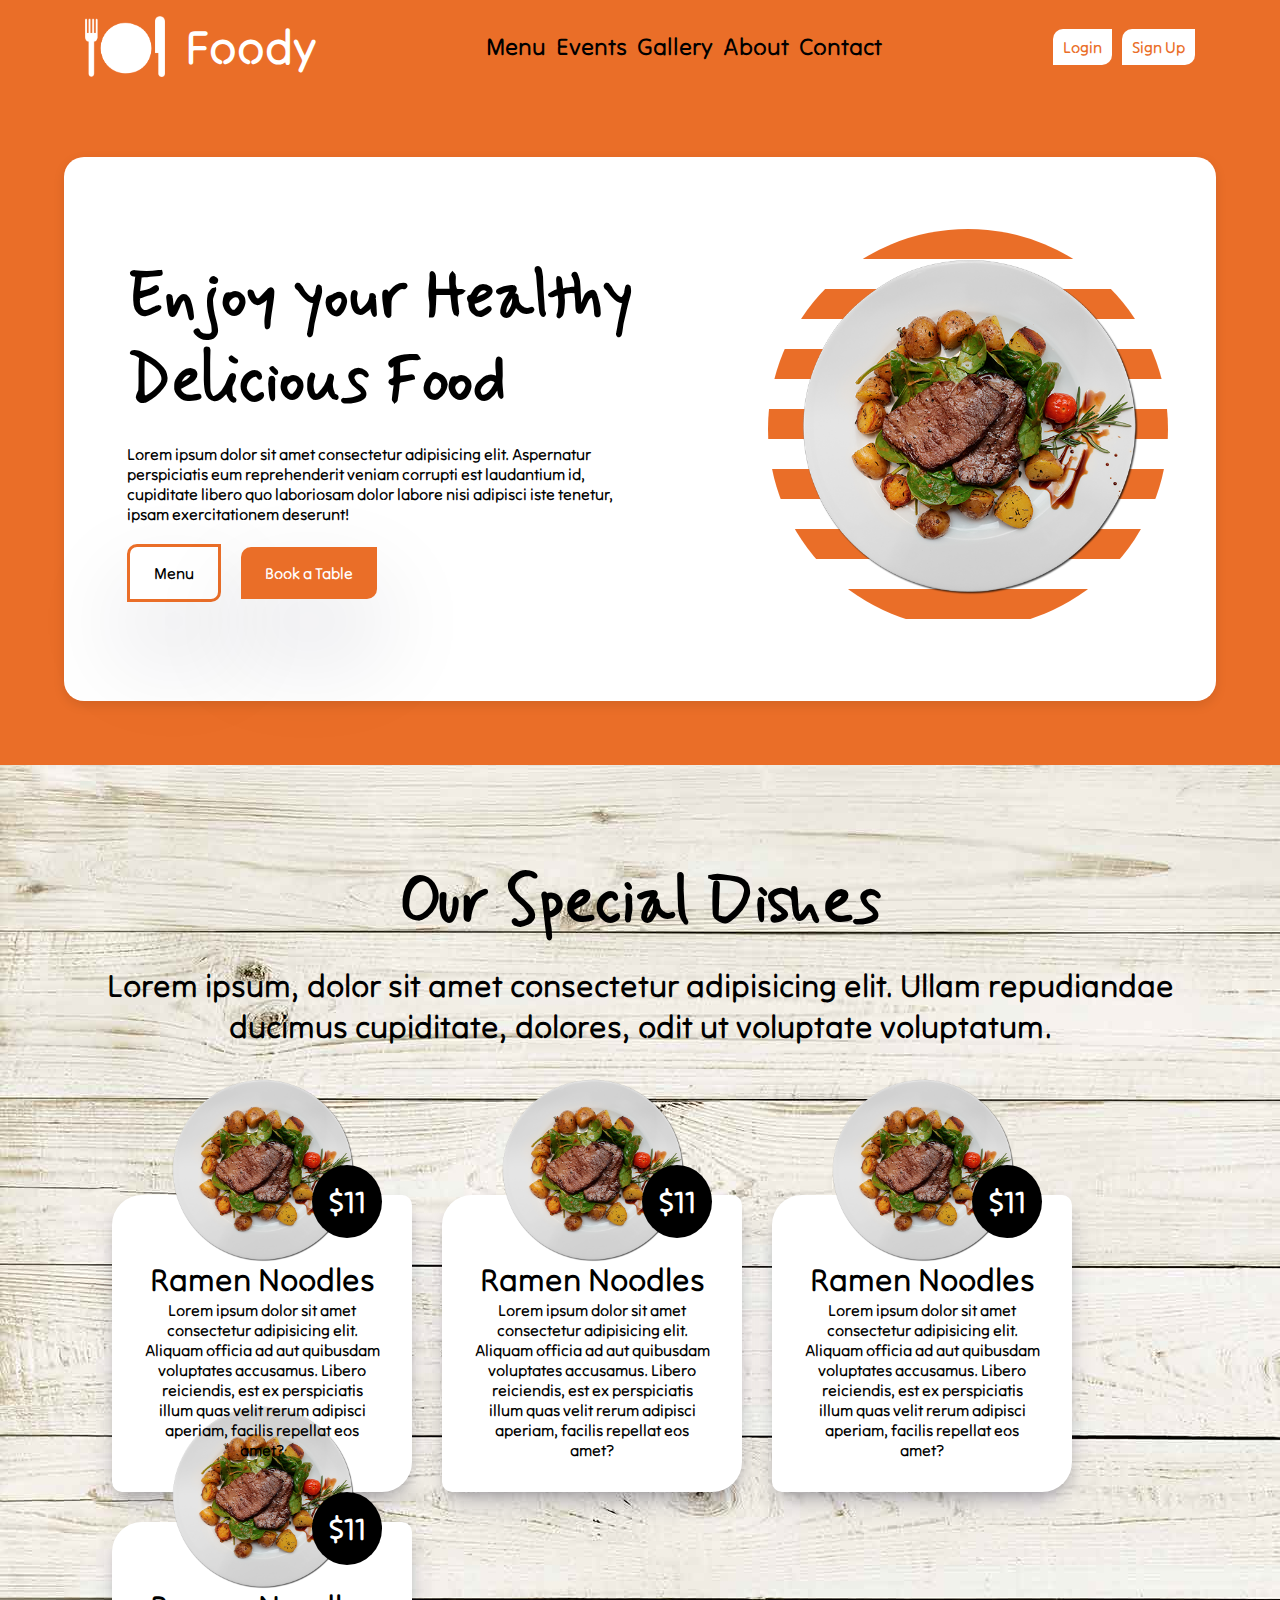
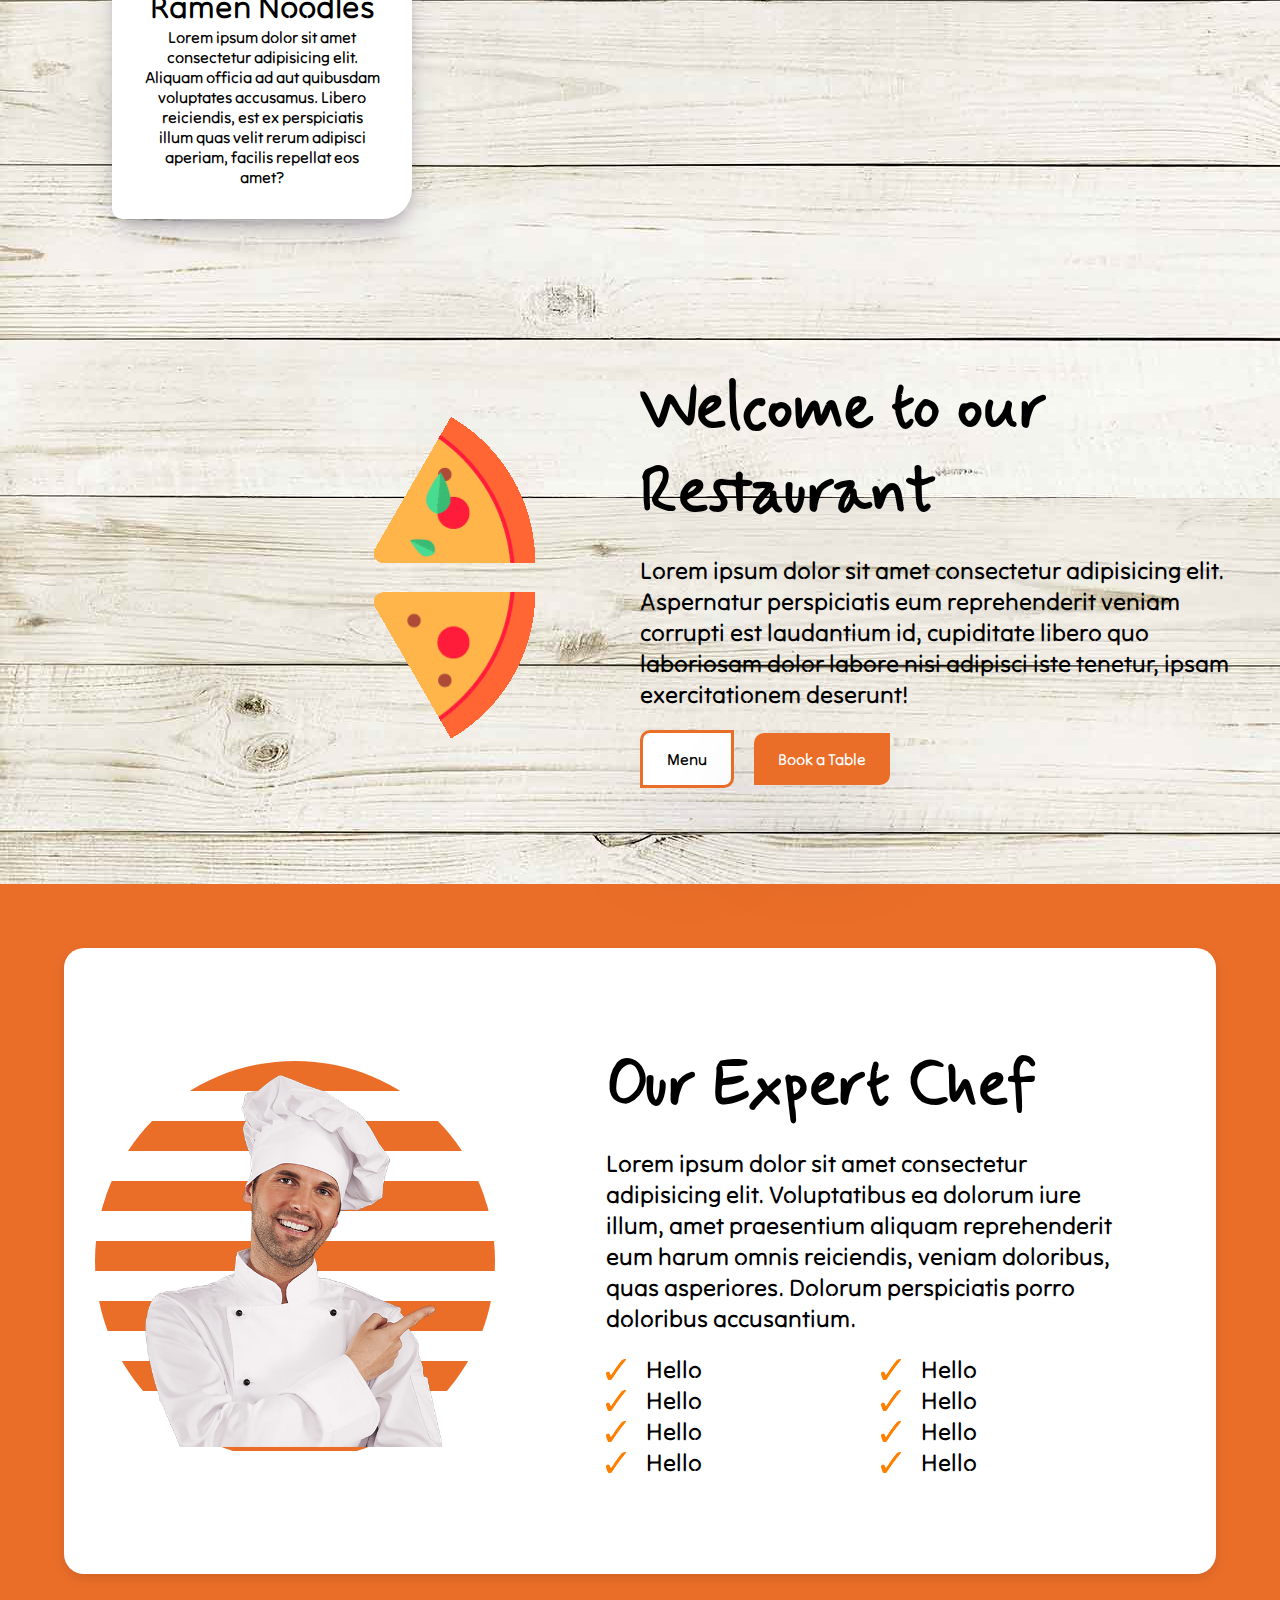
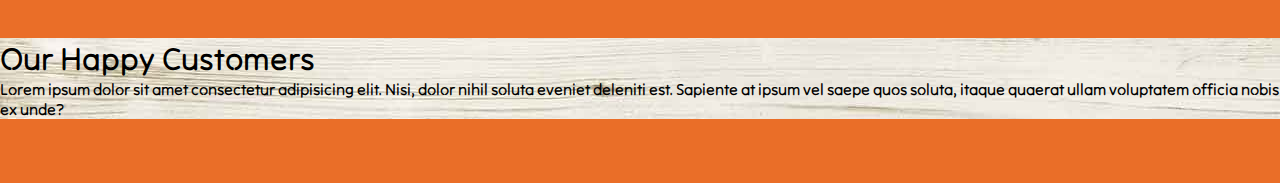
==== Home.html @ 35ca5976 "fix" ====
<!DOCTYPE html>
<html lang="en">
  <head>
    <meta charset="UTF-8" />
    <meta http-equiv="X-UA-Compatible" content="IE=edge" />
    <meta name="viewport" content="width=device-width, initial-scale=1.0" />
    <link rel="stylesheet" type="text/css" href="css/Home.css" />
    <link rel="preconnect" href="https://fonts.googleapis.com">
<link rel="preconnect" href="https://fonts.gstatic.com" crossorigin>
<link href="https://fonts.googleapis.com/css2?family=Mynerve&family=Tilt+Neon&display=swap" rel="stylesheet">
    <title>Foody</title>
  </head>
  <body>
    <nav>
      <div id="navbar_logo_wrapper">
        <div id="navbar_logo">
          <img
            src="./images/PikPng.com_food-icon-png_369777.png"
            alt="Foody Logo"
          />
        </div>
        <span>
          <h1>Foody</h1>
        </span>
      </div>
      <div id="navbar_content_wrapper">
        <ul>
          <li>Menu</li>
          <li>Events</li>
          <li>Gallery</li>
          <li>About</li>
          <li>Contact</li>
        </ul>
      </div>
      <div id="navbar_login_wrapper">
        <button>Login</button>
        <button>Sign Up</button>
      </div>
    </nav>
    <section class="first_common_section">
      <div class="first_section_wrapper">
        <div class="first_div_left">
            <h1>Enjoy your Healthy Delicious Food</h1>
            <p>Lorem ipsum dolor sit amet consectetur adipisicing elit. Aspernatur perspiciatis eum reprehenderit veniam corrupti est laudantium id, cupiditate libero quo laboriosam dolor labore nisi adipisci iste tenetur, ipsam exercitationem deserunt!</p>
            <div class="first_div_button_wrapper">
                <button>
                    Menu
                </button>
                <button>
                    Book a Table
                </button>
            </div>
        </div>
        <div class="first_div_right">
            <div class="circular_div">

            </div>
          <!-- <div id="first_div_gif_wrapper">
            <img src="./images/FirstImage.gif" alt="First Food Image" />
          </div> -->
          <span class="first_div_image_wrapper">
            <img src="./images/SecondImage.png" alt="">
          </span>
        </div>
      </div>
    </section>
    <section class="second_common_section">
        <div class="second_section_wrapper">
            <h1>Our Special Dishes</h1>
            <p>Lorem ipsum, dolor sit amet consectetur adipisicing elit. Ullam repudiandae ducimus cupiditate, dolores, odit ut voluptate voluptatum.</p>
            <div class="second_div_card_wrapper">
                <div class="dish_card">
                    <span class="dish_card_image_wrapper">
                        <img src="./images/SecondImage.png" alt="">
                    </span>
                    <span class="dish_card_price_wrapper">
                        <p>$11</p>
                    </span>
                    <div class="dish_card_details">
                        <h2>
                            Ramen Noodles
                        </h2>
                        <p>Lorem ipsum dolor sit amet consectetur adipisicing elit. Aliquam officia ad aut quibusdam voluptates accusamus. Libero reiciendis, est ex perspiciatis illum quas velit rerum adipisci aperiam, facilis repellat eos amet?</p>
                    </div>
                </div>
                <div class="dish_card">
                    <span class="dish_card_image_wrapper">
                        <img src="./images/SecondImage.png" alt="">
                    </span>
                    <span class="dish_card_price_wrapper">
                        <p>$11</p>
                    </span>
                    <div class="dish_card_details">
                        <h2>
                            Ramen Noodles
                        </h2>
                        <p>Lorem ipsum dolor sit amet consectetur adipisicing elit. Aliquam officia ad aut quibusdam voluptates accusamus. Libero reiciendis, est ex perspiciatis illum quas velit rerum adipisci aperiam, facilis repellat eos amet?</p>
                    </div>
                </div>
                <div class="dish_card">
                    <span class="dish_card_image_wrapper">
                        <img src="./images/SecondImage.png" alt="">
                    </span>
                    <span class="dish_card_price_wrapper">
                        <p>$11</p>
                    </span>
                    <div class="dish_card_details">
                        <h2>
                            Ramen Noodles
                        </h2>
                        <p>Lorem ipsum dolor sit amet consectetur adipisicing elit. Aliquam officia ad aut quibusdam voluptates accusamus. Libero reiciendis, est ex perspiciatis illum quas velit rerum adipisci aperiam, facilis repellat eos amet?</p>
                    </div>
                </div>
                <div class="dish_card">
                    <span class="dish_card_image_wrapper">
                        <img src="./images/SecondImage.png" alt="">
                    </span>
                    <span class="dish_card_price_wrapper">
                        <p>$11</p>
                    </span>
                    <div class="dish_card_details">
                        <h2>
                            Ramen Noodles
                        </h2>
                        <p>Lorem ipsum dolor sit amet consectetur adipisicing elit. Aliquam officia ad aut quibusdam voluptates accusamus. Libero reiciendis, est ex perspiciatis illum quas velit rerum adipisci aperiam, facilis repellat eos amet?</p>
                    </div>
                </div>
            </div>
            <div class="second_div_content_wrapper">
                <div class="second_div_content_left">
                    <span>
                        <img src="./images/FourthImage.gif" alt="Pizza Gif">
                    </span>
                </div>
                <div class="second_div_content_right">
                    <h1>Welcome to our Restaurant</h1>
                    <p>Lorem ipsum dolor sit amet consectetur adipisicing elit. Aspernatur perspiciatis eum reprehenderit veniam corrupti est laudantium id, cupiditate libero quo laboriosam dolor labore nisi adipisci iste tenetur, ipsam exercitationem deserunt!</p>
                    <div class="first_div_button_wrapper">
                        <button>
                            Menu
                        </button>
                        <button>
                            Book a Table
                        </button>
                </div>
            </div>
        </div>

    </section>
    <section class="first_common_section">
        <div class="third_section_wrapper">
            <div class="third_div_left">
                <div class="circular_div"></div>
                <span class="third_div_image_wrapper">
                    <img src="./images/FivthImage.png" alt="Chef Image">
                </span>
            </div>
            <div class="third_div_right">
                <h1>Our Expert Chef</h1>
                <p>Lorem ipsum dolor sit amet consectetur adipisicing elit. Voluptatibus ea dolorum iure illum, amet praesentium aliquam reprehenderit eum harum omnis reiciendis, veniam doloribus, quas asperiores. Dolorum perspiciatis porro doloribus accusantium.</p>
                <div class="third_div_list">
                    <ul>
                        <li><span class="list_item_image">
                            <img src="./images/SixthImage.png" alt="Tick Image">
                        </span>Hello</li>
                        <li><span class="list_item_image">
                            <img src="./images/SixthImage.png" alt="Tick Image">
                        </span>Hello</li>
                        <li><span class="list_item_image">
                            <img src="./images/SixthImage.png" alt="Tick Image">
                        </span>Hello</li>
                        <li><span class="list_item_image">
                            <img src="./images/SixthImage.png" alt="Tick Image">
                        </span>Hello</li>
                    </ul>
                    <ul>
                        <li><span class="list_item_image">
                            <img src="./images/SixthImage.png" alt="Tick Image">
                        </span>Hello</li>
                        <li><span class="list_item_image">
                            <img src="./images/SixthImage.png" alt="Tick Image">
                        </span>Hello</li>
                        <li><span class="list_item_image">
                            <img src="./images/SixthImage.png" alt="Tick Image">
                        </span>Hello</li>
                        <li><span class="list_item_image">
                            <img src="./images/SixthImage.png" alt="Tick Image">
                        </span>Hello</li>
                    </ul>
                </div>
            </div>
        </div>
    </section>
    <section class="second_common_section">
        <div class="fourth_section_wrapper">
            <h1>Our Happy Customers</h1>
            <p>Lorem ipsum dolor sit amet consectetur adipisicing elit. Nisi, dolor nihil soluta eveniet deleniti est. Sapiente at ipsum vel saepe quos soluta, itaque quaerat ullam voluptatem officia nobis ex unde?</p>
            
            
        </div>
    </section>
  </body>
</html>
---- css/Home.css ----
* {
    margin: 0;
    padding: 0;
    box-sizing: border-box;
    font-family: "Tilt Neon", cursive;
  }

  html {
    scroll-behavior: smooth;
    font-size: 16px;
  }

  body {
    background: #ea6e28;
  }

  body::-webkit-scrollbar {
    width: 0.5em;
   
  }
   
  body::-webkit-scrollbar-track {
    box-shadow: inset 0 0 6px rgba(0, 0, 0, 0.188);

  }
   
  body::-webkit-scrollbar-thumb {
    background-color: rgba(169, 169, 169, 0.512);
    border-radius: 8px;
  }

  h1,
  h2,
  h3,
  h4,
  h5,
  h6,
  p {
    margin: 0;
    padding: 0;
  }

  img {
    display: flex;
    align-items: center;
    justify-content: center;
    width: 100%;
    min-width: 100%;
    min-height: 100%;
    object-fit: contain;
  }

  button{
    display: flex;
    align-items: center;
    justify-content: center;
    outline: none;
    border: none;
    overflow: hidden;
    border-radius: 10px 0px 10px 0px;
    cursor: pointer;
    transition: all 0.65s;
  }

  .first_common_section {
    display: flex;
    align-items: center;
    justify-content: center;
    width: 100%;
    padding: 0rem 4rem;
    margin: 4rem 0rem;
  }

  .second_common_section{
    display: flex;
    align-items: center;
    justify-content: center;
    width: 100%;
    background: url("/images/ThirdImage.jpg");
    margin: 4rem 0rem;
  }

  /* Navbar Styling Starts */

  nav {
    display: flex;
    align-items: center;
    justify-content: space-around;
    width: 100%;
    padding: 1rem 0rem;
  }

  #navbar_logo_wrapper {
    display: flex;
    align-items: center;
    justify-content: center;
    gap: 20px;
  }

  #navbar_logo_wrapper h1 {
    font-size: 3rem;
    font-weight: 600;
    color: #ffffff;
  }

  #navbar_logo {
    display: flex;
    align-items: center;
    justify-content: center;
    width: 80px;
    height: 60px;
  }

  #navbar_content_wrapper {
    display: flex;
    align-items: center;
    justify-content: center;
  }

  #navbar_content_wrapper ul {
    display: flex;
    align-items: center;
    justify-content: center;
    gap: 10px;
  }

  #navbar_content_wrapper ul li {
    list-style: none;
    font-size: 1.5rem;
    font-weight: 400;
    color: #000000;
    cursor: pointer;
  }

  #navbar_login_wrapper {
    display: flex;
    align-items: center;
    justify-content: center;
    gap: 10px;
  }

  #navbar_login_wrapper button {
    padding: 8px 10px;
    color: #ea6e28;
    background: #ffffff;
    font-size: 1rem;
    font-weight: 700;
  }

  #navbar_login_wrapper button:hover {
    border-radius: 0px 10px 0px 10px;
    color: #000000;
  }

  /* Navbar Styling Ends */

  .first_section_wrapper {
    display: flex;
    align-items: center;
    justify-content: space-around;
    width: 100%;
    background: #ffffff;
    padding: 6rem 0rem;
    border-radius: 20px;
    box-shadow: rgba(0, 0, 0, 0.1) 0px 4px 12px;
  }

  .first_div_left {
    display: flex;
    flex-direction: column;
    align-items: flex-start;
    justify-content: center;
    color: black;
    width: 100%;
    max-width: 530px;
    gap: 20px;
  }

  .first_div_left h1{
    font-family: 'Mynerve', cursive;
    font-size: 4rem;
  }

  .first_div_button_wrapper{
    display: flex;
    align-items: center;
    justify-content: flex-start;
    gap: 20px;
  }

  .first_div_button_wrapper button{
    padding: 16px 24px;
    font-size: 1rem;
    font-weight: 700;
    box-shadow: rgba(17, 12, 46, 0.15) 0px 48px 100px 0px;
  }

  .first_div_button_wrapper button:first-child{
    background: #ffffff;
    border: 3px solid #ea6e28;
    color: #000000;
  }

  .first_div_button_wrapper button:last-child{
    background: #ea6e28;
    color: #ffffff;
  }

  .first_div_button_wrapper button:first-child:hover {
    border-radius: 0px 10px 0px 10px;
  }

  .first_div_button_wrapper button:last-child:hover {
    border-radius: 0px 10px 0px 10px;
    color: #000000;
  }


  .first_div_right {
    position: relative;
    display: flex;
    align-items: center;
    justify-content: center;
  }

  .circular_div{
    position: absolute;
    width: 400px;
    height: 400px;
    background: #ea6e28;
    /* z-index: -1; */
    border-radius: 50%;
    background: linear-gradient(
  to bottom,
  #ea6e28,
  #ea6e28 50%,
  #ffffff 50%,
  #ffffff
);
/* The rectangle in which to repeat. 
   It can be fully wide in this case */
background-size: 100% 60px;

  }

  .first_div_image_wrapper{
    z-index: 2;
    display: flex;
    align-items: center;
    justify-content: center;
    width: 100%;
    max-width: 370px;
  }

  .second_section_wrapper{
    display: flex;
    flex-direction: column;
    align-items: center;
    justify-content: center;
    width: 100%;
    gap: 20px;
    /* background: url("/images/ThirdImage.jpg"); */
    padding: 6rem 3rem;
  }

  .second_section_wrapper h1{
    font-family: 'Mynerve', cursive;
    font-size: 4rem;
    font-weight: 700;
  }

  .second_section_wrapper p{
    font-size: 2rem;
    font-weight: 600;
    text-align: center;
  }

  .second_div_card_wrapper{
    display: flex;
    align-items: center;
    justify-content: flex-start;
    flex-wrap: wrap;
    width: 100%;
    padding: 2rem 4rem;
    gap: 30px;
    margin: 6rem 8rem;
  }

  .dish_card{
    position: relative;
    display: flex;
    flex-direction: column;
    align-items: center;
    justify-content: center;
    background: #ffffff;
    border-radius: 30px 10px 30px 10px;
    width: 100%;
    max-width: 300px;
    padding: 2rem;
    box-shadow: rgba(50, 50, 93, 0.25) 0px 13px 27px -5px, rgba(0, 0, 0, 0.3) 0px 8px 16px -8px;
  }

  .dish_card_image_wrapper{
    position: absolute;
    z-index: 1;
    display: flex;
    align-items: center;
    justify-content: center;
    max-width: 200px;
    top: -40%;
  }

  .dish_card_price_wrapper{
    position: absolute;
    z-index: 2;
    display: flex;
    align-items: center;
    justify-content: center;
    max-width: 200px;
    top: -10%;
    right: 10%;
    border-radius: 50%;
    background: #000000;
    color: #ffffff;
    padding: 1rem;
  }

  .dish_card_details{
    z-index: 2;
    display: flex;
    flex-direction: column;
    align-items: center;
    justify-content: center;
    width: 100%;
  }

  .dish_card_details h2{
    margin-top: 2rem;
    font-size: 2rem;
    font-weight: 700;
    text-align: center;
  }

  .dish_card_details p{
    font-size: 1rem;
    font-weight: 400;
    text-align: center;
  }

  .second_div_content_wrapper{
    display: flex;
    align-items: center;
    justify-content: space-around;
  }

  .second_div_content_left{
    display: flex;
    align-items: center;
    justify-content: center;
    width: 100%;
  }

  .second_div_content_right{
    display: flex;
    flex-direction: column;
    align-items: flex-start;
    justify-content: center;
    width: 100%;
    gap: 20px;
  }

  .second_div_content_right h1{
    font-size: 4rem;
    font-weight: 700;
    text-align: left;
  }

  .second_div_content_right p{
    font-size: 1.5rem;
    font-weight: 400;
    text-align: left;
  }

  .third_section_wrapper{
    display: flex;
    align-items: center;
    justify-content: space-around;
    width: 100%;
    background: #ffffff;
    padding: 6rem 0rem;
    border-radius: 20px;
    box-shadow: rgba(0, 0, 0, 0.1) 0px 4px 12px;
  }

  .third_div_left{
    position: relative;
    display: flex;
    align-items: center;
    justify-content: center;
    width: 100%;
    max-width: 300px;
  }

  .third_div_list{
    display: flex;
    align-items: center;
    justify-content: flex-start;
    gap: 20px;
    width: 100%;
  }

  .third_div_right{
    display: flex;
    flex-direction: column;
    align-items: flex-start;
    justify-content: center;
    width: 100%;
    max-width: 530px;
    gap: 20px;
  }

  .third_div_image_wrapper{
    z-index: 2;
    display: flex;
    align-items: center;
    justify-content: center;
    width: 100%;
    max-width: 370px;
  }

  .third_div_right h1{
    font-family: 'Mynerve', cursive;
    font-size: 4rem;
    font-weight: 700;
  }

  .third_div_right p{
    font-size: 1.5rem;
    font-weight: 400;
  }

  .third_div_list ul{
    display: flex;
    flex-direction: column;
    align-items: flex-start;
    justify-content: center;
    width: 100%;
    list-style-type: none;
    list-style-position: inside;
    list-style-image: none;
    font-size: 1.5rem;
  }

  .third_div_list ul li{
    display: flex;
    align-items: center;
    justify-content: flex-start;
    width: 100%;
    gap: 20px;
  }

  .list_item_image{
    display: flex;
    align-items: center;
    justify-content: center;
    width: 20px;
    height: 20px;
  }
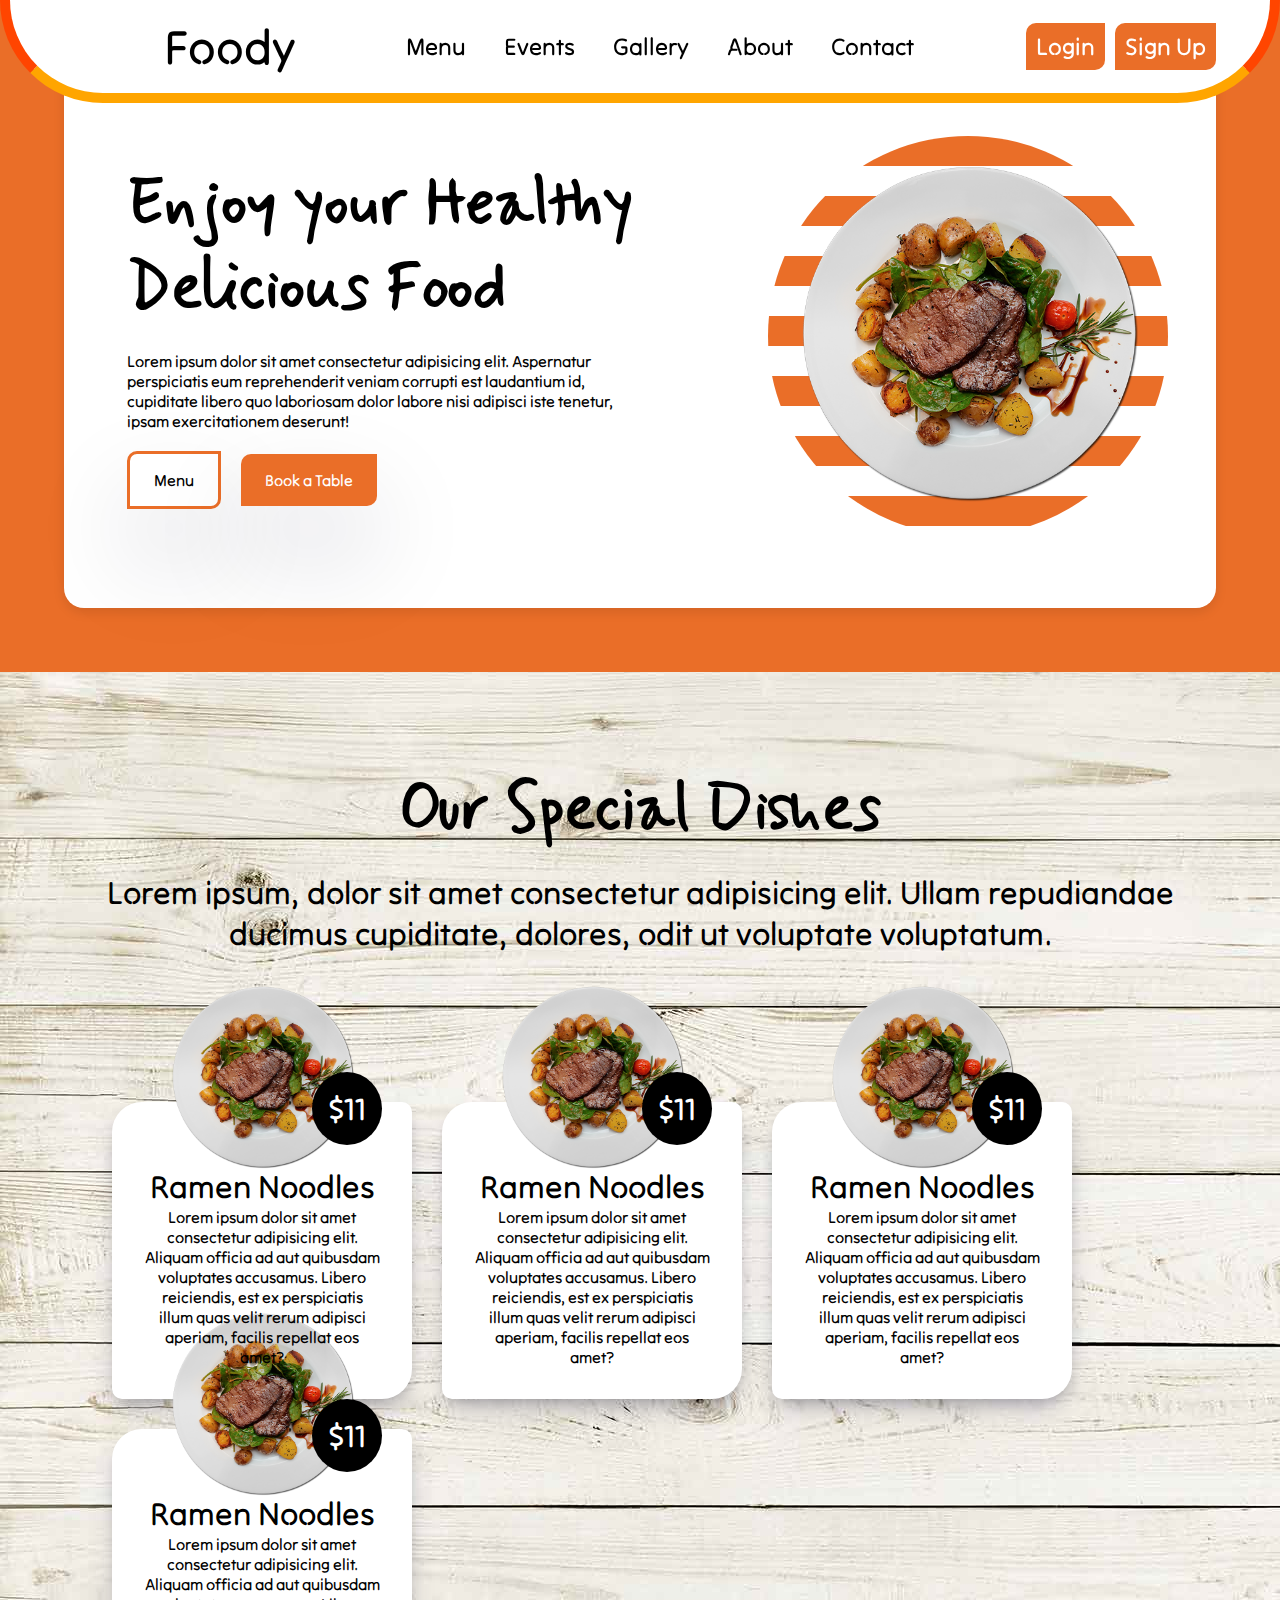
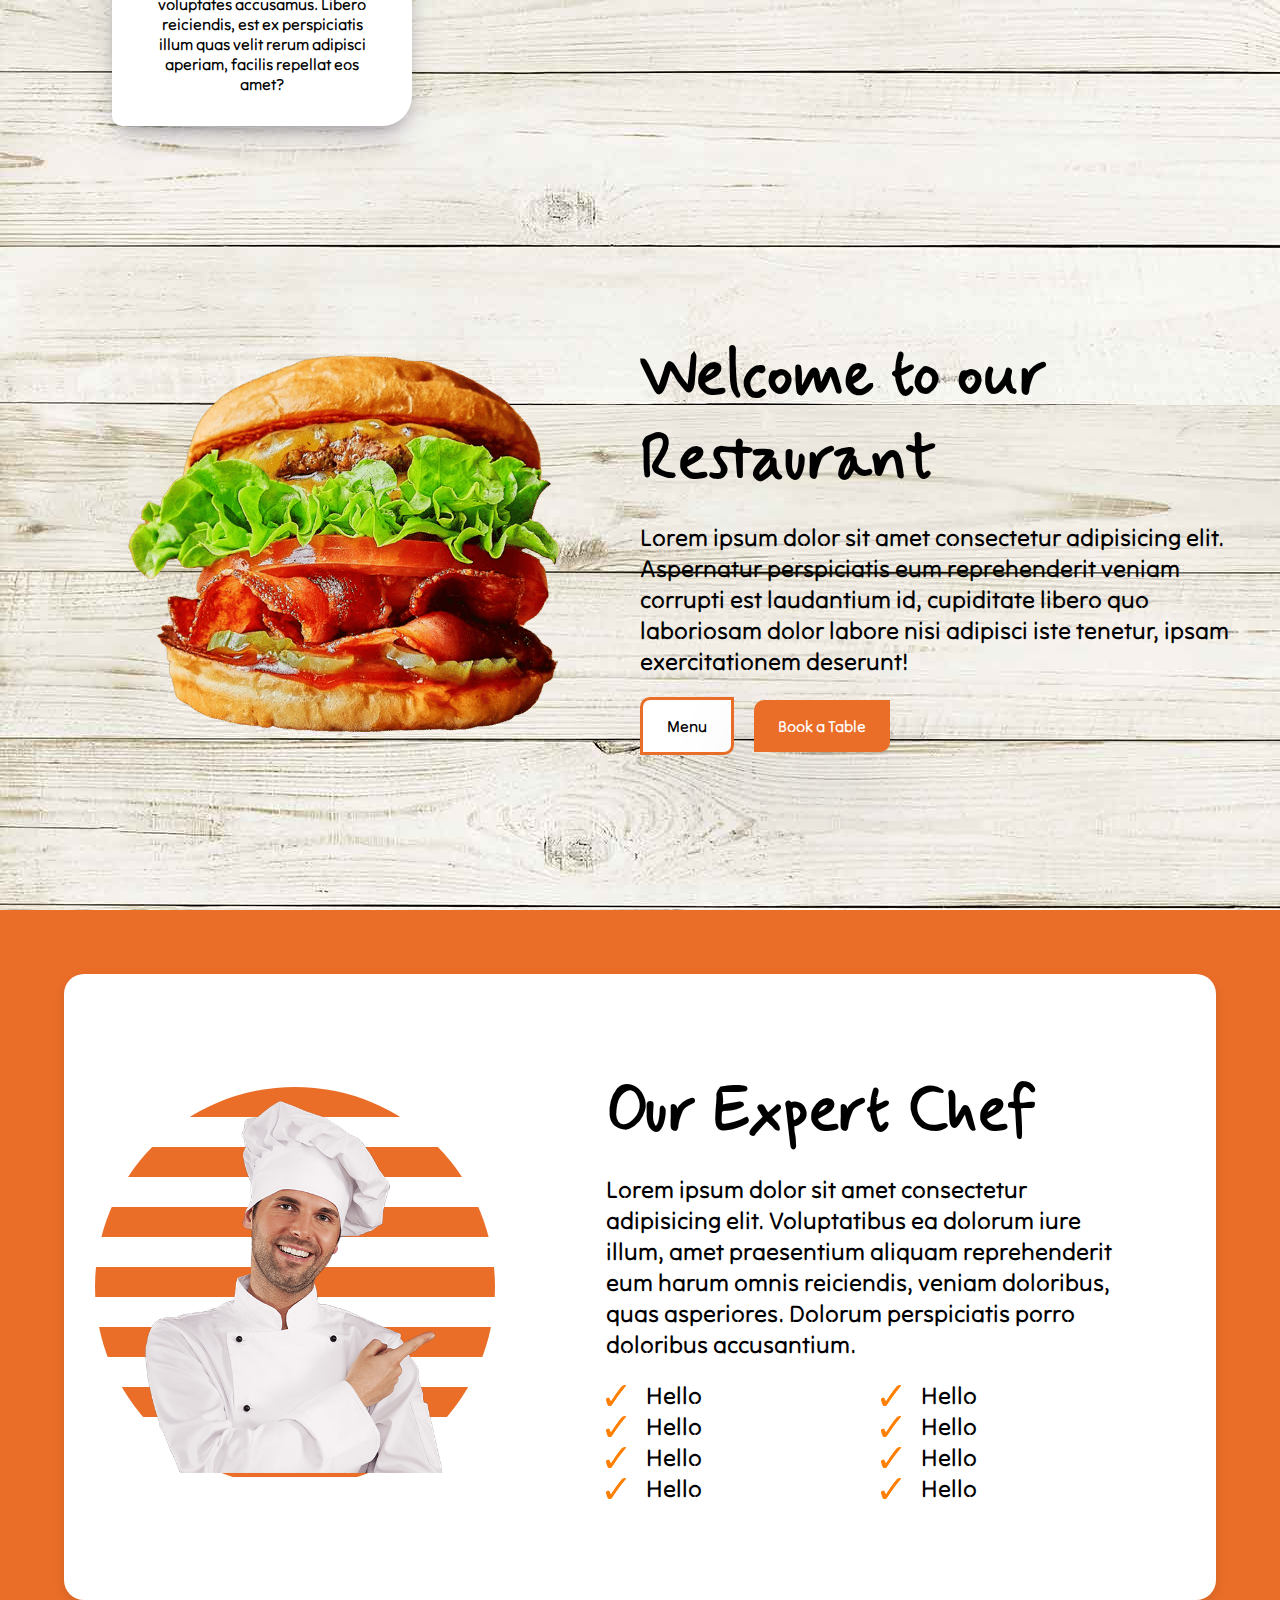
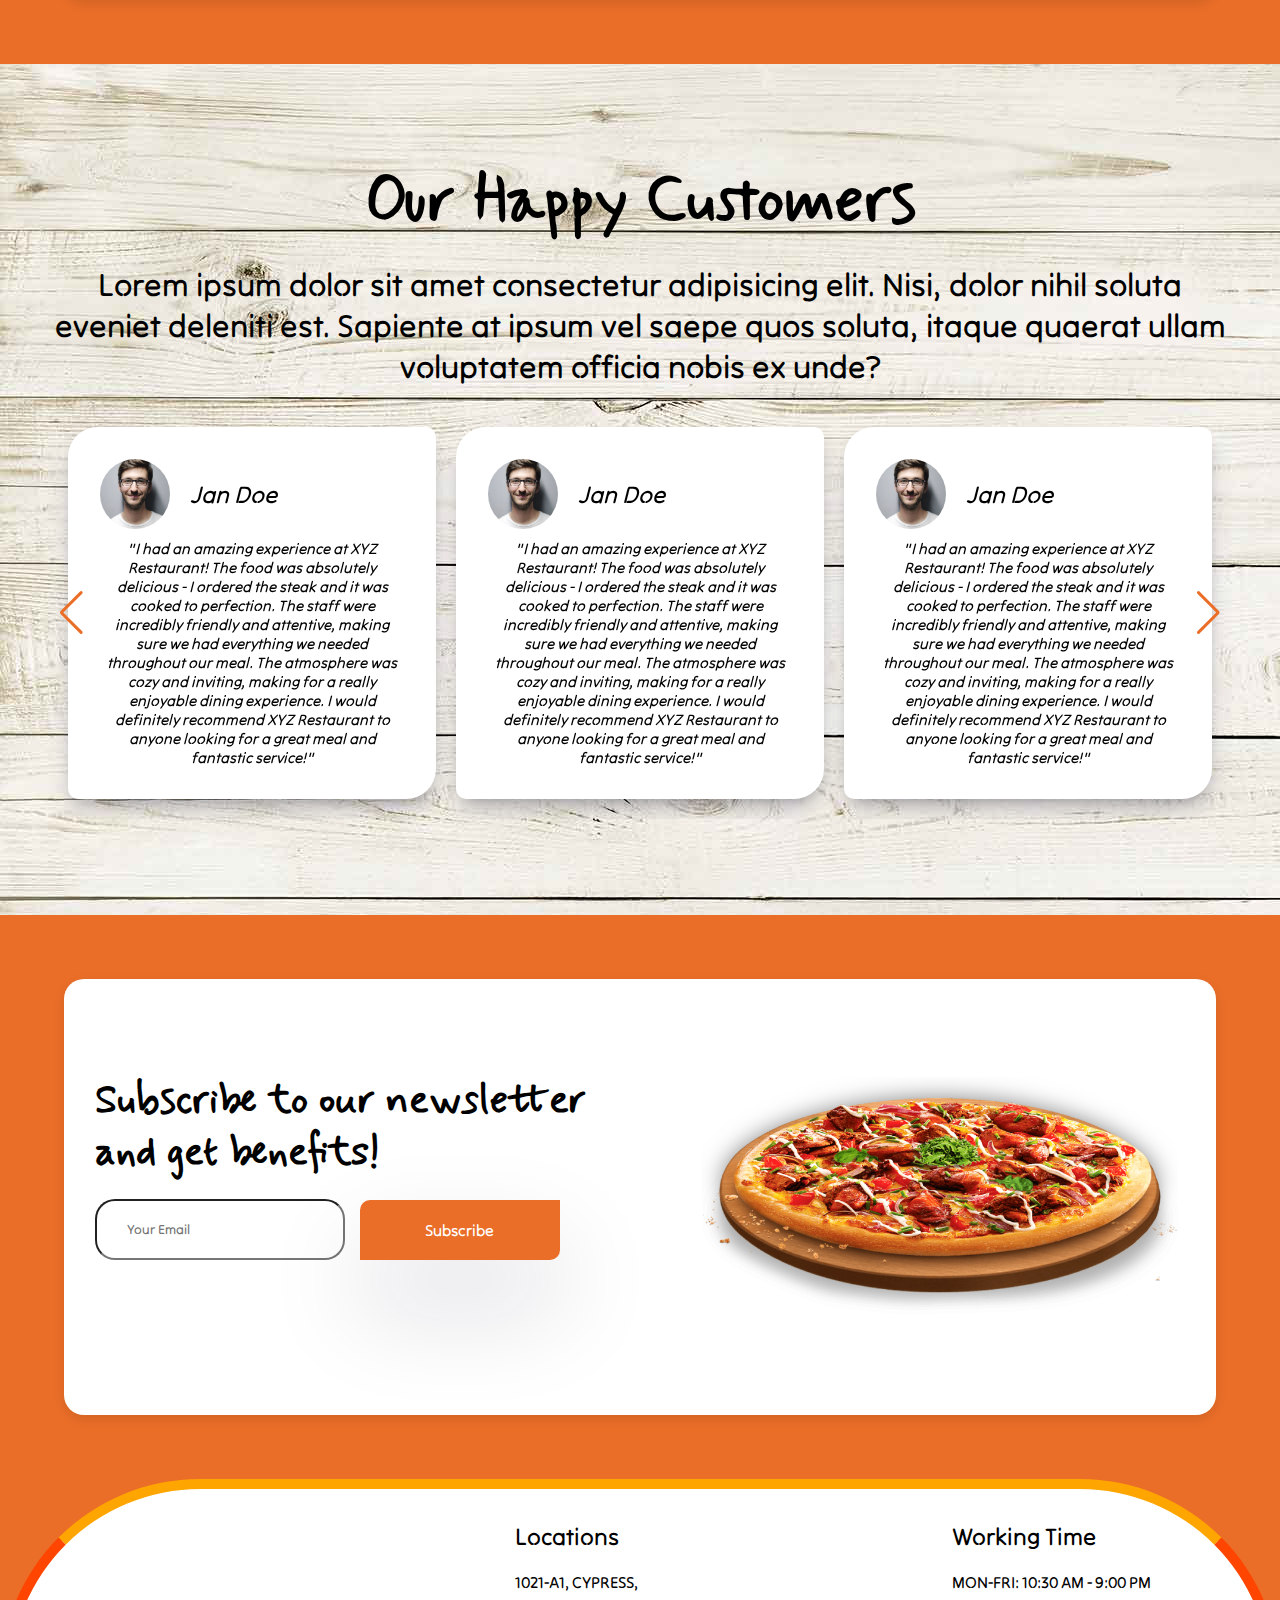
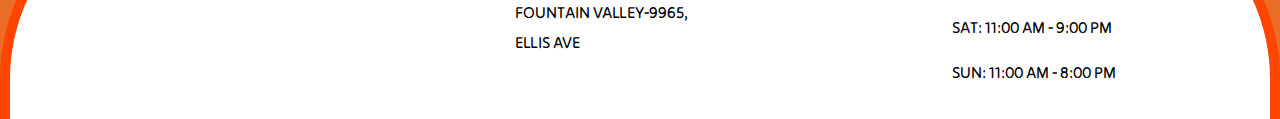
==== commit 9e640711: "footer and navbar changes" ====
--- a/Home.html
+++ b/Home.html
@@ -5,9 +5,19 @@
     <meta http-equiv="X-UA-Compatible" content="IE=edge" />
     <meta name="viewport" content="width=device-width, initial-scale=1.0" />
     <link rel="stylesheet" type="text/css" href="css/Home.css" />
-    <link rel="preconnect" href="https://fonts.googleapis.com">
-<link rel="preconnect" href="https://fonts.gstatic.com" crossorigin>
-<link href="https://fonts.googleapis.com/css2?family=Mynerve&family=Tilt+Neon&display=swap" rel="stylesheet">
+    <link rel="preconnect" href="https://fonts.googleapis.com" />
+    <link rel="preconnect" href="https://fonts.gstatic.com" crossorigin />
+    <link
+      href="https://fonts.googleapis.com/css2?family=Mynerve&family=Tilt+Neon&display=swap"
+      rel="stylesheet"
+    />
+    <link
+      rel="stylesheet"
+      href="https://cdn.jsdelivr.net/npm/swiper@9/swiper-bundle.min.css"
+    />
+    <link rel="stylesheet" href="https://cdnjs.cloudflare.com/ajax/libs/font-awesome/6.4.0/css/all.min.css" integrity="sha512-iecdLmaskl7CVkqkXNQ/ZH/XLlvWZOJyj7Yy7tcenmpD1ypASozpmT/E0iPtmFIB46ZmdtAc9eNBvH0H/ZpiBw==" crossorigin="anonymous" referrerpolicy="no-referrer" />
+
+    <script src="https://cdn.jsdelivr.net/npm/swiper@9/swiper-bundle.min.js"></script>
     <title>Foody</title>
   </head>
   <body>
@@ -40,164 +50,503 @@
     <section class="first_common_section">
       <div class="first_section_wrapper">
         <div class="first_div_left">
-            <h1>Enjoy your Healthy Delicious Food</h1>
-            <p>Lorem ipsum dolor sit amet consectetur adipisicing elit. Aspernatur perspiciatis eum reprehenderit veniam corrupti est laudantium id, cupiditate libero quo laboriosam dolor labore nisi adipisci iste tenetur, ipsam exercitationem deserunt!</p>
-            <div class="first_div_button_wrapper">
-                <button>
-                    Menu
-                </button>
-                <button>
-                    Book a Table
-                </button>
-            </div>
+          <h1>Enjoy your Healthy Delicious Food</h1>
+          <p>
+            Lorem ipsum dolor sit amet consectetur adipisicing elit. Aspernatur
+            perspiciatis eum reprehenderit veniam corrupti est laudantium id,
+            cupiditate libero quo laboriosam dolor labore nisi adipisci iste
+            tenetur, ipsam exercitationem deserunt!
+          </p>
+          <div class="first_div_button_wrapper">
+            <button>Menu</button>
+            <button>Book a Table</button>
+          </div>
         </div>
         <div class="first_div_right">
-            <div class="circular_div">
-
-            </div>
+          <div class="circular_div"></div>
           <!-- <div id="first_div_gif_wrapper">
             <img src="./images/FirstImage.gif" alt="First Food Image" />
           </div> -->
           <span class="first_div_image_wrapper">
-            <img src="./images/SecondImage.png" alt="">
+            <img src="./images/SecondImage.png" alt="" />
           </span>
         </div>
       </div>
     </section>
     <section class="second_common_section">
-        <div class="second_section_wrapper">
-            <h1>Our Special Dishes</h1>
-            <p>Lorem ipsum, dolor sit amet consectetur adipisicing elit. Ullam repudiandae ducimus cupiditate, dolores, odit ut voluptate voluptatum.</p>
-            <div class="second_div_card_wrapper">
-                <div class="dish_card">
-                    <span class="dish_card_image_wrapper">
-                        <img src="./images/SecondImage.png" alt="">
-                    </span>
-                    <span class="dish_card_price_wrapper">
-                        <p>$11</p>
-                    </span>
-                    <div class="dish_card_details">
-                        <h2>
-                            Ramen Noodles
-                        </h2>
-                        <p>Lorem ipsum dolor sit amet consectetur adipisicing elit. Aliquam officia ad aut quibusdam voluptates accusamus. Libero reiciendis, est ex perspiciatis illum quas velit rerum adipisci aperiam, facilis repellat eos amet?</p>
-                    </div>
-                </div>
-                <div class="dish_card">
-                    <span class="dish_card_image_wrapper">
-                        <img src="./images/SecondImage.png" alt="">
-                    </span>
-                    <span class="dish_card_price_wrapper">
-                        <p>$11</p>
-                    </span>
-                    <div class="dish_card_details">
-                        <h2>
-                            Ramen Noodles
-                        </h2>
-                        <p>Lorem ipsum dolor sit amet consectetur adipisicing elit. Aliquam officia ad aut quibusdam voluptates accusamus. Libero reiciendis, est ex perspiciatis illum quas velit rerum adipisci aperiam, facilis repellat eos amet?</p>
-                    </div>
-                </div>
-                <div class="dish_card">
-                    <span class="dish_card_image_wrapper">
-                        <img src="./images/SecondImage.png" alt="">
-                    </span>
-                    <span class="dish_card_price_wrapper">
-                        <p>$11</p>
-                    </span>
-                    <div class="dish_card_details">
-                        <h2>
-                            Ramen Noodles
-                        </h2>
-                        <p>Lorem ipsum dolor sit amet consectetur adipisicing elit. Aliquam officia ad aut quibusdam voluptates accusamus. Libero reiciendis, est ex perspiciatis illum quas velit rerum adipisci aperiam, facilis repellat eos amet?</p>
-                    </div>
-                </div>
-                <div class="dish_card">
-                    <span class="dish_card_image_wrapper">
-                        <img src="./images/SecondImage.png" alt="">
-                    </span>
-                    <span class="dish_card_price_wrapper">
-                        <p>$11</p>
-                    </span>
-                    <div class="dish_card_details">
-                        <h2>
-                            Ramen Noodles
-                        </h2>
-                        <p>Lorem ipsum dolor sit amet consectetur adipisicing elit. Aliquam officia ad aut quibusdam voluptates accusamus. Libero reiciendis, est ex perspiciatis illum quas velit rerum adipisci aperiam, facilis repellat eos amet?</p>
-                    </div>
-                </div>
-            </div>
-            <div class="second_div_content_wrapper">
-                <div class="second_div_content_left">
-                    <span>
-                        <img src="./images/FourthImage.gif" alt="Pizza Gif">
-                    </span>
-                </div>
-                <div class="second_div_content_right">
-                    <h1>Welcome to our Restaurant</h1>
-                    <p>Lorem ipsum dolor sit amet consectetur adipisicing elit. Aspernatur perspiciatis eum reprehenderit veniam corrupti est laudantium id, cupiditate libero quo laboriosam dolor labore nisi adipisci iste tenetur, ipsam exercitationem deserunt!</p>
-                    <div class="first_div_button_wrapper">
-                        <button>
-                            Menu
-                        </button>
-                        <button>
-                            Book a Table
-                        </button>
-                </div>
-            </div>
-        </div>
-
+      <div class="second_section_wrapper">
+        <h1>Our Special Dishes</h1>
+        <p>
+          Lorem ipsum, dolor sit amet consectetur adipisicing elit. Ullam
+          repudiandae ducimus cupiditate, dolores, odit ut voluptate voluptatum.
+        </p>
+        <div class="second_div_card_wrapper">
+          <div class="dish_card">
+            <span class="dish_card_image_wrapper">
+              <img src="./images/SecondImage.png" alt="" />
+            </span>
+            <span class="dish_card_price_wrapper">
+              <p>$11</p>
+            </span>
+            <div class="dish_card_details">
+              <h2>Ramen Noodles</h2>
+              <p>
+                Lorem ipsum dolor sit amet consectetur adipisicing elit. Aliquam
+                officia ad aut quibusdam voluptates accusamus. Libero
+                reiciendis, est ex perspiciatis illum quas velit rerum adipisci
+                aperiam, facilis repellat eos amet?
+              </p>
+            </div>
+          </div>
+          <div class="dish_card">
+            <span class="dish_card_image_wrapper">
+              <img src="./images/SecondImage.png" alt="" />
+            </span>
+            <span class="dish_card_price_wrapper">
+              <p>$11</p>
+            </span>
+            <div class="dish_card_details">
+              <h2>Ramen Noodles</h2>
+              <p>
+                Lorem ipsum dolor sit amet consectetur adipisicing elit. Aliquam
+                officia ad aut quibusdam voluptates accusamus. Libero
+                reiciendis, est ex perspiciatis illum quas velit rerum adipisci
+                aperiam, facilis repellat eos amet?
+              </p>
+            </div>
+          </div>
+          <div class="dish_card">
+            <span class="dish_card_image_wrapper">
+              <img src="./images/SecondImage.png" alt="" />
+            </span>
+            <span class="dish_card_price_wrapper">
+              <p>$11</p>
+            </span>
+            <div class="dish_card_details">
+              <h2>Ramen Noodles</h2>
+              <p>
+                Lorem ipsum dolor sit amet consectetur adipisicing elit. Aliquam
+                officia ad aut quibusdam voluptates accusamus. Libero
+                reiciendis, est ex perspiciatis illum quas velit rerum adipisci
+                aperiam, facilis repellat eos amet?
+              </p>
+            </div>
+          </div>
+          <div class="dish_card">
+            <span class="dish_card_image_wrapper">
+              <img src="./images/SecondImage.png" alt="" />
+            </span>
+            <span class="dish_card_price_wrapper">
+              <p>$11</p>
+            </span>
+            <div class="dish_card_details">
+              <h2>Ramen Noodles</h2>
+              <p>
+                Lorem ipsum dolor sit amet consectetur adipisicing elit. Aliquam
+                officia ad aut quibusdam voluptates accusamus. Libero
+                reiciendis, est ex perspiciatis illum quas velit rerum adipisci
+                aperiam, facilis repellat eos amet?
+              </p>
+            </div>
+          </div>
+        </div>
+        <div class="second_div_content_wrapper">
+          <div class="second_div_content_left">
+            <span>
+              <img src="./images/FourthImage.png" alt="Burger Image" />
+            </span>
+          </div>
+          <div class="second_div_content_right">
+            <h1>Welcome to our Restaurant</h1>
+            <p>
+              Lorem ipsum dolor sit amet consectetur adipisicing elit.
+              Aspernatur perspiciatis eum reprehenderit veniam corrupti est
+              laudantium id, cupiditate libero quo laboriosam dolor labore nisi
+              adipisci iste tenetur, ipsam exercitationem deserunt!
+            </p>
+            <div class="first_div_button_wrapper">
+              <button>Menu</button>
+              <button>Book a Table</button>
+            </div>
+          </div>
+        </div>
+      </div>
     </section>
     <section class="first_common_section">
-        <div class="third_section_wrapper">
-            <div class="third_div_left">
-                <div class="circular_div"></div>
-                <span class="third_div_image_wrapper">
-                    <img src="./images/FivthImage.png" alt="Chef Image">
-                </span>
-            </div>
-            <div class="third_div_right">
-                <h1>Our Expert Chef</h1>
-                <p>Lorem ipsum dolor sit amet consectetur adipisicing elit. Voluptatibus ea dolorum iure illum, amet praesentium aliquam reprehenderit eum harum omnis reiciendis, veniam doloribus, quas asperiores. Dolorum perspiciatis porro doloribus accusantium.</p>
-                <div class="third_div_list">
-                    <ul>
-                        <li><span class="list_item_image">
-                            <img src="./images/SixthImage.png" alt="Tick Image">
-                        </span>Hello</li>
-                        <li><span class="list_item_image">
-                            <img src="./images/SixthImage.png" alt="Tick Image">
-                        </span>Hello</li>
-                        <li><span class="list_item_image">
-                            <img src="./images/SixthImage.png" alt="Tick Image">
-                        </span>Hello</li>
-                        <li><span class="list_item_image">
-                            <img src="./images/SixthImage.png" alt="Tick Image">
-                        </span>Hello</li>
-                    </ul>
-                    <ul>
-                        <li><span class="list_item_image">
-                            <img src="./images/SixthImage.png" alt="Tick Image">
-                        </span>Hello</li>
-                        <li><span class="list_item_image">
-                            <img src="./images/SixthImage.png" alt="Tick Image">
-                        </span>Hello</li>
-                        <li><span class="list_item_image">
-                            <img src="./images/SixthImage.png" alt="Tick Image">
-                        </span>Hello</li>
-                        <li><span class="list_item_image">
-                            <img src="./images/SixthImage.png" alt="Tick Image">
-                        </span>Hello</li>
-                    </ul>
-                </div>
-            </div>
-        </div>
+      <div class="third_section_wrapper">
+        <div class="third_div_left">
+          <div class="circular_div"></div>
+          <span class="third_div_image_wrapper">
+            <img src="./images/FivthImage.png" alt="Chef Image" />
+          </span>
+        </div>
+        <div class="third_div_right">
+          <h1>Our Expert Chef</h1>
+          <p>
+            Lorem ipsum dolor sit amet consectetur adipisicing elit.
+            Voluptatibus ea dolorum iure illum, amet praesentium aliquam
+            reprehenderit eum harum omnis reiciendis, veniam doloribus, quas
+            asperiores. Dolorum perspiciatis porro doloribus accusantium.
+          </p>
+          <div class="third_div_list">
+            <ul>
+              <li>
+                <span class="list_item_image">
+                  <img src="./images/SixthImage.png" alt="Tick Image" /> </span
+                >Hello
+              </li>
+              <li>
+                <span class="list_item_image">
+                  <img src="./images/SixthImage.png" alt="Tick Image" /> </span
+                >Hello
+              </li>
+              <li>
+                <span class="list_item_image">
+                  <img src="./images/SixthImage.png" alt="Tick Image" /> </span
+                >Hello
+              </li>
+              <li>
+                <span class="list_item_image">
+                  <img src="./images/SixthImage.png" alt="Tick Image" /> </span
+                >Hello
+              </li>
+            </ul>
+            <ul>
+              <li>
+                <span class="list_item_image">
+                  <img src="./images/SixthImage.png" alt="Tick Image" /> </span
+                >Hello
+              </li>
+              <li>
+                <span class="list_item_image">
+                  <img src="./images/SixthImage.png" alt="Tick Image" /> </span
+                >Hello
+              </li>
+              <li>
+                <span class="list_item_image">
+                  <img src="./images/SixthImage.png" alt="Tick Image" /> </span
+                >Hello
+              </li>
+              <li>
+                <span class="list_item_image">
+                  <img src="./images/SixthImage.png" alt="Tick Image" /> </span
+                >Hello
+              </li>
+            </ul>
+          </div>
+        </div>
+      </div>
     </section>
     <section class="second_common_section">
-        <div class="fourth_section_wrapper">
-            <h1>Our Happy Customers</h1>
-            <p>Lorem ipsum dolor sit amet consectetur adipisicing elit. Nisi, dolor nihil soluta eveniet deleniti est. Sapiente at ipsum vel saepe quos soluta, itaque quaerat ullam voluptatem officia nobis ex unde?</p>
-            
-            
-        </div>
+      <div class="fourth_section_wrapper">
+        <h1>Our Happy Customers</h1>
+        <p>
+          Lorem ipsum dolor sit amet consectetur adipisicing elit. Nisi, dolor
+          nihil soluta eveniet deleniti est. Sapiente at ipsum vel saepe quos
+          soluta, itaque quaerat ullam voluptatem officia nobis ex unde?
+        </p>
+        <div class="fourth_div_card_wrapper">
+          <div class="swiper">
+            <!-- Additional required wrapper -->
+            <div class="swiper-wrapper">
+              <!-- Slides -->
+              <div class="swiper-slide">
+                <div class="testimonial_card">
+                  <div class="testimonial_card_first">
+                    <span class="testimonial_card_image">
+                      <img
+                        src="./images/SeventhImage.webp"
+                        alt=" Testimonial Image"
+                      />
+                    </span>
+                    <span class="testimonial_card_heading">
+                      <p>Jan Doe</p>
+                    </span>
+                  </div>
+                  <p>
+                    "I had an amazing experience at XYZ Restaurant! The food was
+                    absolutely delicious - I ordered the steak and it was cooked
+                    to perfection. The staff were incredibly friendly and
+                    attentive, making sure we had everything we needed
+                    throughout our meal. The atmosphere was cozy and inviting,
+                    making for a really enjoyable dining experience. I would
+                    definitely recommend XYZ Restaurant to anyone looking for a
+                    great meal and fantastic service!"
+                  </p>
+                </div>
+                <div class="testimonial_card">
+                  <div class="testimonial_card_first">
+                    <span class="testimonial_card_image">
+                      <img
+                        src="./images/SeventhImage.webp"
+                        alt=" Testimonial Image"
+                      />
+                    </span>
+                    <span class="testimonial_card_heading">
+                      <p>Jan Doe</p>
+                    </span>
+                  </div>
+                  <p>
+                    "I had an amazing experience at XYZ Restaurant! The food was
+                    absolutely delicious - I ordered the steak and it was cooked
+                    to perfection. The staff were incredibly friendly and
+                    attentive, making sure we had everything we needed
+                    throughout our meal. The atmosphere was cozy and inviting,
+                    making for a really enjoyable dining experience. I would
+                    definitely recommend XYZ Restaurant to anyone looking for a
+                    great meal and fantastic service!"
+                  </p>
+                </div>
+                <div class="testimonial_card">
+                  <div class="testimonial_card_first">
+                    <span class="testimonial_card_image">
+                      <img
+                        src="./images/SeventhImage.webp"
+                        alt=" Testimonial Image"
+                      />
+                    </span>
+                    <span class="testimonial_card_heading">
+                      <p>Jan Doe</p>
+                    </span>
+                  </div>
+                  <p>
+                    "I had an amazing experience at XYZ Restaurant! The food was
+                    absolutely delicious - I ordered the steak and it was cooked
+                    to perfection. The staff were incredibly friendly and
+                    attentive, making sure we had everything we needed
+                    throughout our meal. The atmosphere was cozy and inviting,
+                    making for a really enjoyable dining experience. I would
+                    definitely recommend XYZ Restaurant to anyone looking for a
+                    great meal and fantastic service!"
+                  </p>
+                </div>
+              </div>
+              <div class="swiper-slide">
+                <div class="testimonial_card">
+                  <div class="testimonial_card_first">
+                    <span class="testimonial_card_image">
+                      <img
+                        src="./images/SeventhImage.webp"
+                        alt=" Testimonial Image"
+                      />
+                    </span>
+                    <span class="testimonial_card_heading">
+                      <p>Jan Doe</p>
+                    </span>
+                  </div>
+                  <p>
+                    "I had an amazing experience at XYZ Restaurant! The food was
+                    absolutely delicious - I ordered the steak and it was cooked
+                    to perfection. The staff were incredibly friendly and
+                    attentive, making sure we had everything we needed
+                    throughout our meal. The atmosphere was cozy and inviting,
+                    making for a really enjoyable dining experience. I would
+                    definitely recommend XYZ Restaurant to anyone looking for a
+                    great meal and fantastic service!"
+                  </p>
+                </div>
+                <div class="testimonial_card">
+                  <div class="testimonial_card_first">
+                    <span class="testimonial_card_image">
+                      <img
+                        src="./images/SeventhImage.webp"
+                        alt=" Testimonial Image"
+                      />
+                    </span>
+                    <span class="testimonial_card_heading">
+                      <p>Jan Doe</p>
+                    </span>
+                  </div>
+                  <p>
+                    "I had an amazing experience at XYZ Restaurant! The food was
+                    absolutely delicious - I ordered the steak and it was cooked
+                    to perfection. The staff were incredibly friendly and
+                    attentive, making sure we had everything we needed
+                    throughout our meal. The atmosphere was cozy and inviting,
+                    making for a really enjoyable dining experience. I would
+                    definitely recommend XYZ Restaurant to anyone looking for a
+                    great meal and fantastic service!"
+                  </p>
+                </div>
+                <div class="testimonial_card">
+                  <div class="testimonial_card_first">
+                    <span class="testimonial_card_image">
+                      <img
+                        src="./images/SeventhImage.webp"
+                        alt=" Testimonial Image"
+                      />
+                    </span>
+                    <span class="testimonial_card_heading">
+                      <p>Jan Doe</p>
+                    </span>
+                  </div>
+                  <p>
+                    "I had an amazing experience at XYZ Restaurant! The food was
+                    absolutely delicious - I ordered the steak and it was cooked
+                    to perfection. The staff were incredibly friendly and
+                    attentive, making sure we had everything we needed
+                    throughout our meal. The atmosphere was cozy and inviting,
+                    making for a really enjoyable dining experience. I would
+                    definitely recommend XYZ Restaurant to anyone looking for a
+                    great meal and fantastic service!"
+                  </p>
+                </div>
+              </div>
+              <div class="swiper-slide">
+                <div class="testimonial_card">
+                  <div class="testimonial_card_first">
+                    <span class="testimonial_card_image">
+                      <img
+                        src="./images/SeventhImage.webp"
+                        alt=" Testimonial Image"
+                      />
+                    </span>
+                    <span class="testimonial_card_heading">
+                      <p>Jan Doe</p>
+                    </span>
+                  </div>
+                  <p>
+                    "I had an amazing experience at XYZ Restaurant! The food was
+                    absolutely delicious - I ordered the steak and it was cooked
+                    to perfection. The staff were incredibly friendly and
+                    attentive, making sure we had everything we needed
+                    throughout our meal. The atmosphere was cozy and inviting,
+                    making for a really enjoyable dining experience. I would
+                    definitely recommend XYZ Restaurant to anyone looking for a
+                    great meal and fantastic service!"
+                  </p>
+                </div>
+                <div class="testimonial_card">
+                  <div class="testimonial_card_first">
+                    <span class="testimonial_card_image">
+                      <img
+                        src="./images/SeventhImage.webp"
+                        alt=" Testimonial Image"
+                      />
+                    </span>
+                    <span class="testimonial_card_heading">
+                      <p>Jan Doe</p>
+                    </span>
+                  </div>
+                  <p>
+                    "I had an amazing experience at XYZ Restaurant! The food was
+                    absolutely delicious - I ordered the steak and it was cooked
+                    to perfection. The staff were incredibly friendly and
+                    attentive, making sure we had everything we needed
+                    throughout our meal. The atmosphere was cozy and inviting,
+                    making for a really enjoyable dining experience. I would
+                    definitely recommend XYZ Restaurant to anyone looking for a
+                    great meal and fantastic service!"
+                  </p>
+                </div>
+                <div class="testimonial_card">
+                  <div class="testimonial_card_first">
+                    <span class="testimonial_card_image">
+                      <img
+                        src="./images/SeventhImage.webp"
+                        alt=" Testimonial Image"
+                      />
+                    </span>
+                    <span class="testimonial_card_heading">
+                      <p>Jan Doe</p>
+                    </span>
+                  </div>
+                  <p>
+                    "I had an amazing experience at XYZ Restaurant! The food was
+                    absolutely delicious - I ordered the steak and it was cooked
+                    to perfection. The staff were incredibly friendly and
+                    attentive, making sure we had everything we needed
+                    throughout our meal. The atmosphere was cozy and inviting,
+                    making for a really enjoyable dining experience. I would
+                    definitely recommend XYZ Restaurant to anyone looking for a
+                    great meal and fantastic service!"
+                  </p>
+                </div>
+              </div>
+            </div>
+            <!-- If we need pagination -->
+            <div class="swiper-pagination"></div>
+
+            <!-- If we need navigation buttons -->
+            <div class="swiper-button-prev"></div>
+            <div class="swiper-button-next"></div>
+          </div>
+        </div>
+      </div>
     </section>
+    <section class="first_common_section">
+        <div class="fivth_section_wrapper">
+          <div class="fivth_div_left">
+            <h1>Subscribe to our newsletter and get benefits!</h1>
+            <div class="fivth_div_left_first">
+                <input type="email" id="input_subscribe_email" name="email" placeholder="Your Email" value="">
+                <button id="subscribe_email_button">Subscribe</button>
+            </div>
+          </div>
+          
+          <div class="fivth_div_right">
+            <span class="fivth_div_image_wrapper">
+              <img src="./images/EightImage.png" alt="Chef Image" />
+            </span>
+          </div>
+        </div>
+      </section>
+      <footer>
+        <div id="footer_first_div">
+            <div id="footer_logo_wrapper">
+                <div id="footer_logo">
+                    <img src="./images/PikPng.com_food-icon-png_369777.png" alt="Foody Logo"/>
+                </div>
+                <span>
+                    <h1>Foody</h1>
+                </span>
+            </div>
+            <div id="footer_social_media_icons">
+                <i class="fa-brands fa-linkedin fa-beat fa-xl"></i>
+                <i class="fa-brands fa-instagram fa-beat fa-xl"></i>
+                <i class="fa-brands fa-twitter fa-beat fa-xl"></i>
+            </div>
+        </div>
+        <div id="footer_second_div">
+            <h1>Locations</h1>
+            <p>1021-A1, <strong>CYPRESS</strong>, <strong>FOUNTAIN VALLEY</strong>-9965, ELLIS AVE</p>
+        </div>
+        <div id="footer_third_div">
+            <h1>Working Time</h1>
+            <div class="footer_timings">
+               <p><strong>MON-FRI:</strong> 10:30 AM - 9:00 PM</p>
+            </div>
+            <div class="footer_timings">
+                <p><strong>SAT:</strong> 11:00 AM - 9:00 PM</p>
+             </div>
+             <div class="footer_timings">
+                <p><strong>SUN:</strong> 11:00 AM - 8:00 PM</p>
+             </div>
+        </div>
+      </footer>
+
+    <script
+      src="https://code.jquery.com/jquery-3.6.4.slim.min.js"
+      integrity="sha256-a2yjHM4jnF9f54xUQakjZGaqYs/V1CYvWpoqZzC2/Bw="
+      crossorigin="anonymous"
+    ></script>
+
+    <script>
+      console.log("HELLO");
+
+      const swiper = new Swiper(".swiper", {
+        // Optional parameters
+        direction: "horizontal",
+        loop: true,
+        autoplay: {
+          delay: 5000,
+        },
+        // Navigation arrows
+        navigation: {
+          nextEl: ".swiper-button-next",
+          prevEl: ".swiper-button-prev",
+        },
+      });
+    </script>
   </body>
 </html>
--- a/css/Home.css
+++ b/css/Home.css
@@ -83,11 +83,19 @@
   /* Navbar Styling Starts */
 
   nav {
+    position: fixed;
+    top: 0;
+    z-index: 10;
     display: flex;
     align-items: center;
     justify-content: space-around;
     width: 100%;
     padding: 1rem 0rem;
+    background: #ffffff;
+    border-radius: 0px 0px 200px 200px;
+    border-bottom: 10px solid orange;
+    border-left: 10px solid orangered;
+    border-right: 10px solid orangered;
   }
 
   #navbar_logo_wrapper {
@@ -100,7 +108,7 @@
   #navbar_logo_wrapper h1 {
     font-size: 3rem;
     font-weight: 600;
-    color: #ffffff;
+    color: #000000;
   }
 
   #navbar_logo {
@@ -121,15 +129,24 @@
     display: flex;
     align-items: center;
     justify-content: center;
-    gap: 10px;
+    gap: 30px;
   }
 
   #navbar_content_wrapper ul li {
     list-style: none;
+    padding: 4px;
     font-size: 1.5rem;
-    font-weight: 400;
+    font-weight: 500;
     color: #000000;
     cursor: pointer;
+    transition: all 0.65s;
+  }
+
+  #navbar_content_wrapper ul li:hover{
+    border-radius: 10px 0px 10px 0px;
+    cursor: pointer;
+    background: #ea6e28;
+    color: #ffffff;
   }
 
   #navbar_login_wrapper {
@@ -141,10 +158,10 @@
 
   #navbar_login_wrapper button {
     padding: 8px 10px;
-    color: #ea6e28;
-    background: #ffffff;
-    font-size: 1rem;
-    font-weight: 700;
+    color: #ffffff;
+    background: #ea6e28;
+    font-size: 1.5rem;
+    font-weight: 600;
   }
 
   #navbar_login_wrapper button:hover {
@@ -466,3 +483,305 @@
     width: 20px;
     height: 20px;
   }
+
+  .fourth_section_wrapper{
+      display: flex;
+      flex-direction: column;
+      align-items: center;
+      justify-content: center;
+      width: 100%;
+      gap: 20px;
+      /* background: url("/images/ThirdImage.jpg"); */
+      padding: 6rem 3rem;
+  }
+
+  .fourth_section_wrapper h1{
+    font-family: 'Mynerve', cursive;
+    font-size: 4rem;
+    font-weight: 700;
+  }
+
+  .fourth_section_wrapper p{
+    font-size: 2rem;
+    font-weight: 600;
+    text-align: center;
+  }
+
+  .fourth_div_card_wrapper{
+    display: flex;
+    align-items: center;
+    justify-content: center;
+    width: 100%;
+  }
+
+  .testimonial_card{
+    display: flex;
+    flex-direction: column;
+    align-items: center;
+    justify-content: center;
+    background: #ffffff;
+    border-radius: 30px 10px 30px 10px;
+    width: 100%;
+    max-width: 400px;
+    padding: 2rem;
+    box-shadow: rgba(50, 50, 93, 0.25) 0px 13px 27px -5px, rgba(0, 0, 0, 0.3) 0px 8px 16px -8px;
+    gap: 10px;
+  }
+
+  .testimonial_card p{
+    font-size: 0.95rem;
+    font-weight: 300;
+    text-align: center;
+    font-style: italic;
+  }
+
+  .testimonial_card_first{
+    display: flex;
+    align-content: center;
+    justify-content: flex-start;
+    width: 100%;
+    gap: 20px;
+  }
+
+  .testimonial_card_image{
+    display: flex;
+    align-items: center;
+    justify-content: center;
+    width: 70px;
+    height: 70px;
+    border-radius: 50%;
+    overflow: hidden;
+  }
+
+  .testimonial_card_heading{
+    display: flex;
+    align-items: center;
+    justify-content: center;
+  }
+
+  .testimonial_card_heading p{
+    font-size: 1.5rem;
+    font-weight: 400;
+    text-align: center;
+    font-style: italic; 
+  }
+
+  .fivth_section_wrapper{
+    display: flex;
+    align-items: flex-start;
+    justify-content: space-around;
+    width: 100%;
+    background: #ffffff;
+    padding: 6rem 0rem;
+    border-radius: 20px;
+    box-shadow: rgba(0, 0, 0, 0.1) 0px 4px 12px;
+  }
+
+  .fivth_div_left{
+    display: flex;
+    flex-direction: column;
+    align-items: flex-start;
+    justify-content: center;
+    width: 100%;
+    max-width: 530px;
+    gap: 20px;
+  }
+
+  .fivth_div_left_first{
+    display: flex;
+    align-items: center;
+    justify-content: flex-start;
+    width: 100%;
+    gap: 15px;
+  }
+
+  #input_subscribe_email{
+    display: flex;
+    align-items: center;
+    justify-content: flex-start;
+    width: 250px;
+    padding: 20px 30px;
+    background-color: #ffffff;
+    border-radius: 20px;
+  }
+
+  #subscribe_email_button{
+    display: flex;
+    align-items: center;
+    justify-content: center;
+    width: 200px;
+    padding: 20px 30px;
+    background-color: #ea6e28;
+    color: #ffffff;
+    font-size: 1rem;
+    font-weight: 700;
+    box-shadow: rgba(17, 12, 46, 0.15) 0px 48px 100px 0;
+  }
+
+  #subscribe_email_button:hover{
+    color: #000000;
+    border-radius: 0px 10px 0px 10px;
+  }
+
+  .fivth_div_right{
+    position: relative;
+    display: flex;
+    align-items: center;
+    justify-content: center;
+    width: 100%;
+    max-width: 500px;
+  }
+
+  .fivth_div_image_wrapper{
+    z-index: 2;
+    display: flex;
+    align-items: center;
+    justify-content: center;
+    width: 100%;
+  }
+
+  .fivth_div_left h1{
+    font-family: 'Mynerve', cursive;
+    font-size: 2.5rem;
+    font-weight: 700;
+  }
+
+  footer{
+    display: flex;
+    align-items: flex-start;
+    justify-content: space-around;
+    width: 100%;
+    padding: 1rem 0rem;
+    background: #FFFFFF;
+    border-radius: 200px 200px 0px 0px;
+    border-top: 10px solid orange;
+    border-left: 10px solid orangered;
+    border-right: 10px solid orangered;
+  }
+
+  footer h1{
+    font-size: 1.5rem;
+    font-weight: 700;
+  }
+
+  footer p{
+    line-height: 30px;
+  }
+
+  #footer_first_div{
+    display: flex;
+    flex-direction: column;
+    align-items: flex-start;
+    justify-content: center;
+    padding: 1rem;
+    max-width: 180px;
+  }
+
+  #footer_logo_wrapper{
+    display: flex;
+    align-items: center;
+    justify-content: center;
+    gap: 20px;  
+  }
+
+  #footer_logo{
+    display: flex;
+    align-items: center;
+    justify-content: center;  
+    width: 80px;
+    height: 60px;
+  }
+
+  #footer_logo_wrapper h1{
+    font-size: 3rem;
+    font-weight: 600;
+    color: #ffffff;
+  }
+
+  #footer_social_media_icons{
+    display: flex;
+    align-items: center;
+    justify-content: center;
+    gap: 30px;
+    margin: 30px 0px;
+  }
+
+  .social_media_icons{
+    display: flex !important;
+    align-items: center;
+    justify-content: center;
+    width: 40px;
+    height: 40px;
+  }
+
+  .fa-brands{
+    cursor: pointer;
+  }
+
+  .fa-twitter:before{
+    color: #00acee;
+  }
+
+  .fa-instagram:before {
+    background: radial-gradient(circle at 30% 107%, #fdf497 0%, #fdf497 5%, #fd5949 45%, #d6249f 60%, #285AEB 90%);
+    -webkit-background-clip: text;
+    background-clip: text;
+    -webkit-text-fill-color: transparent;
+}
+
+  .fa-linkedin:before{
+    color: #0e76a8;
+  }
+
+  #footer_second_div{
+    display: flex;
+    flex-direction: column;
+    align-items: flex-start;
+    justify-content: center;
+    padding: 1rem;
+    gap: 15px;
+    max-width: 230px;
+  }
+
+  #footer_third_div{
+    display: flex;
+    flex-direction: column;
+    align-items: flex-start;
+    justify-content: center;
+    padding: 1rem;
+    gap: 15px;
+    max-width: 250px;
+  }
+
+  .footer_timings{
+    display: flex;
+    align-items: center;
+    justify-content: flex-start;
+    width: 100%;
+  }
+
+  .swiper {
+    display: flex !important;
+    align-items: center;
+    justify-content: center;
+    width: 100%;
+    /* height: 300px; */
+    padding: 300px;
+  }
+
+  .swiper-slide{
+    display: flex !important;
+    align-items: center;
+    justify-content: center;
+    width: 100%;
+    gap: 20px;
+    padding: 20px;
+  }
+
+  .swiper-button-next:after{
+    color: #ea6e28 !important;
+  }
+
+  .swiper-button-prev:after{
+    color: #ea6e28 !important;
+  }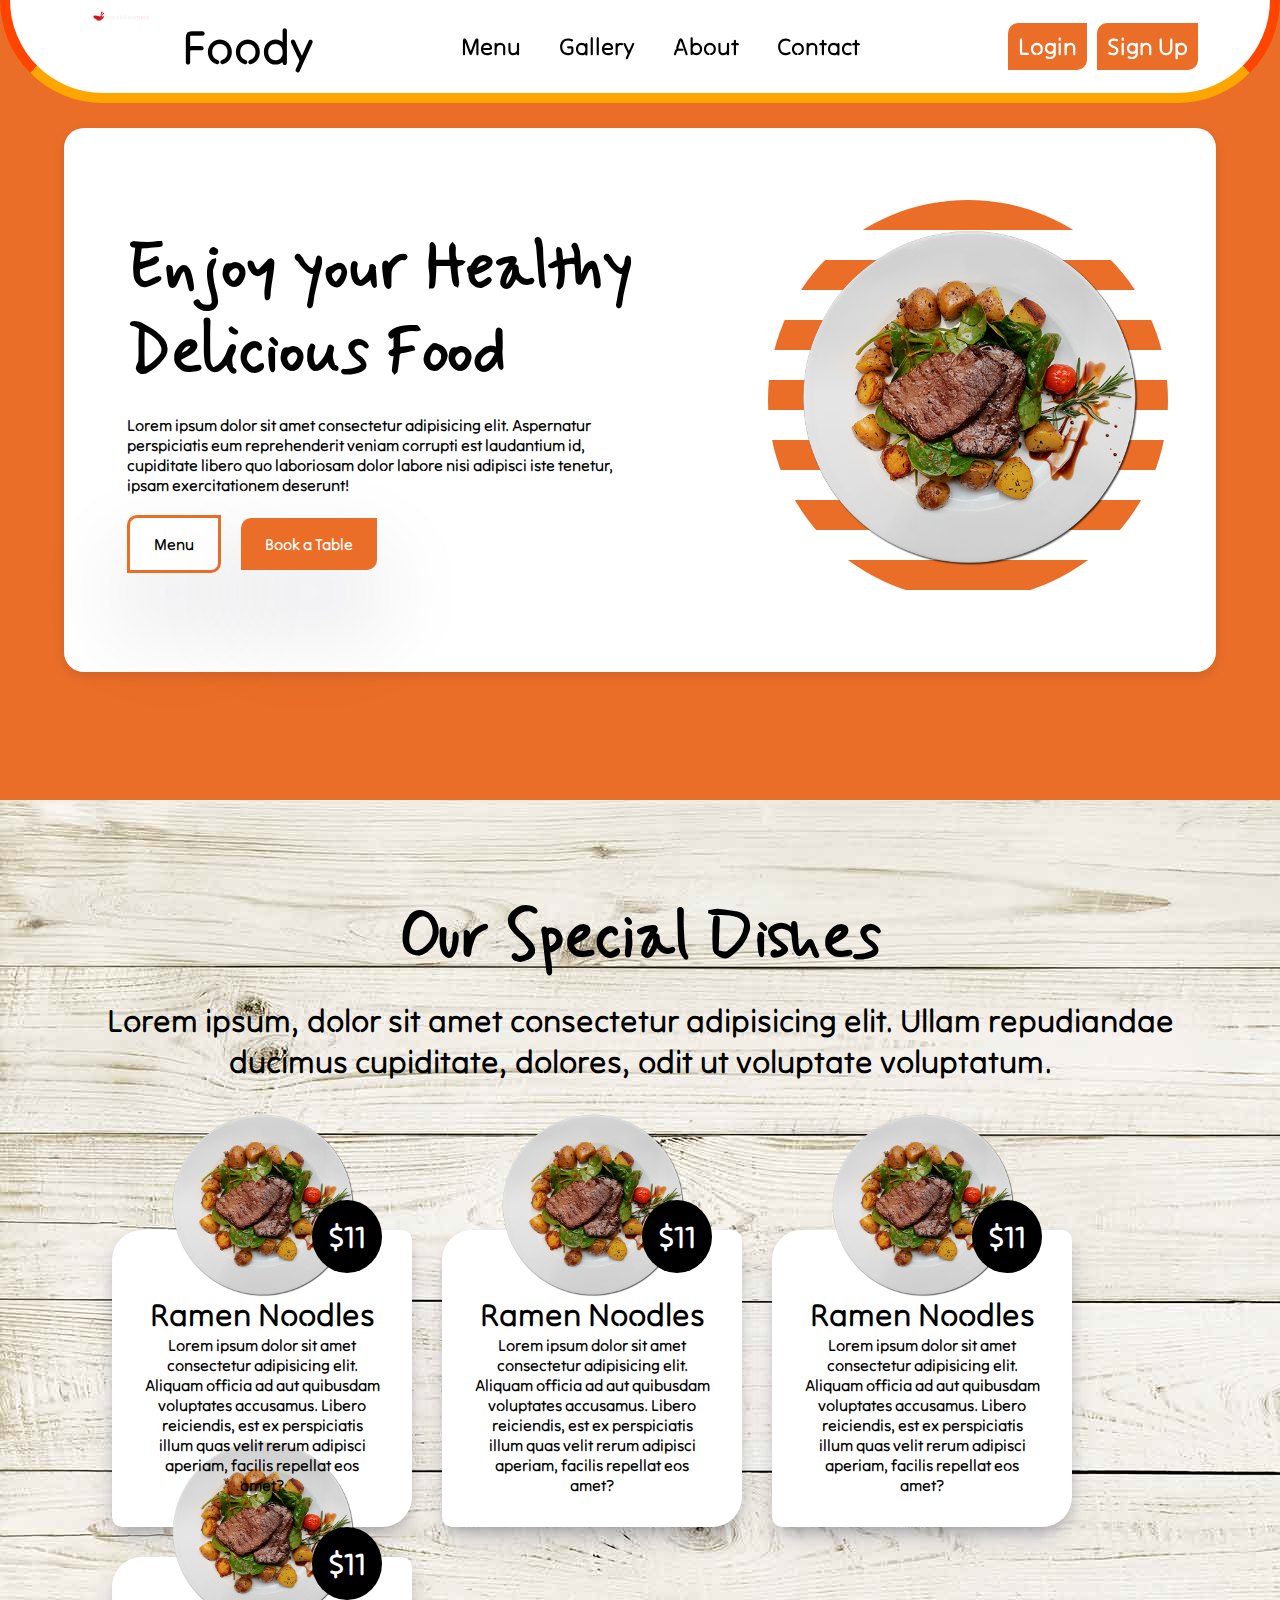
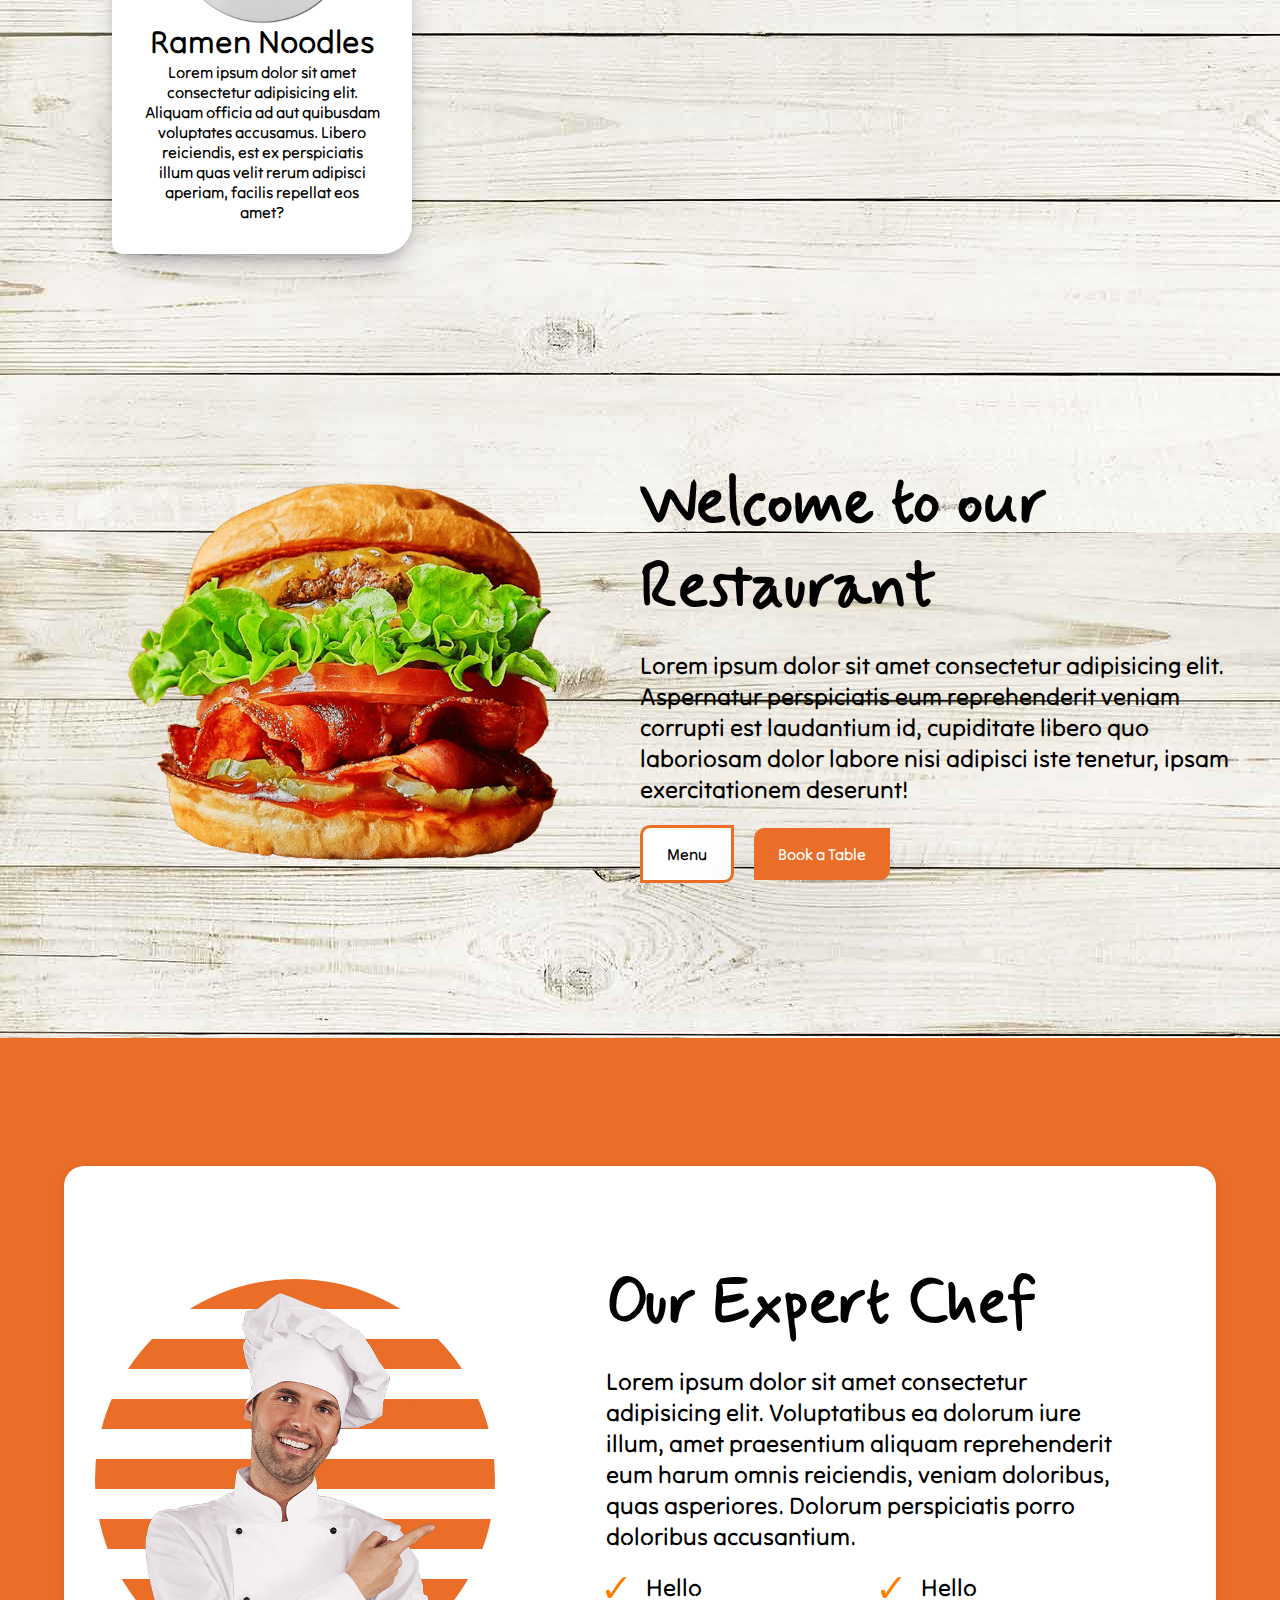
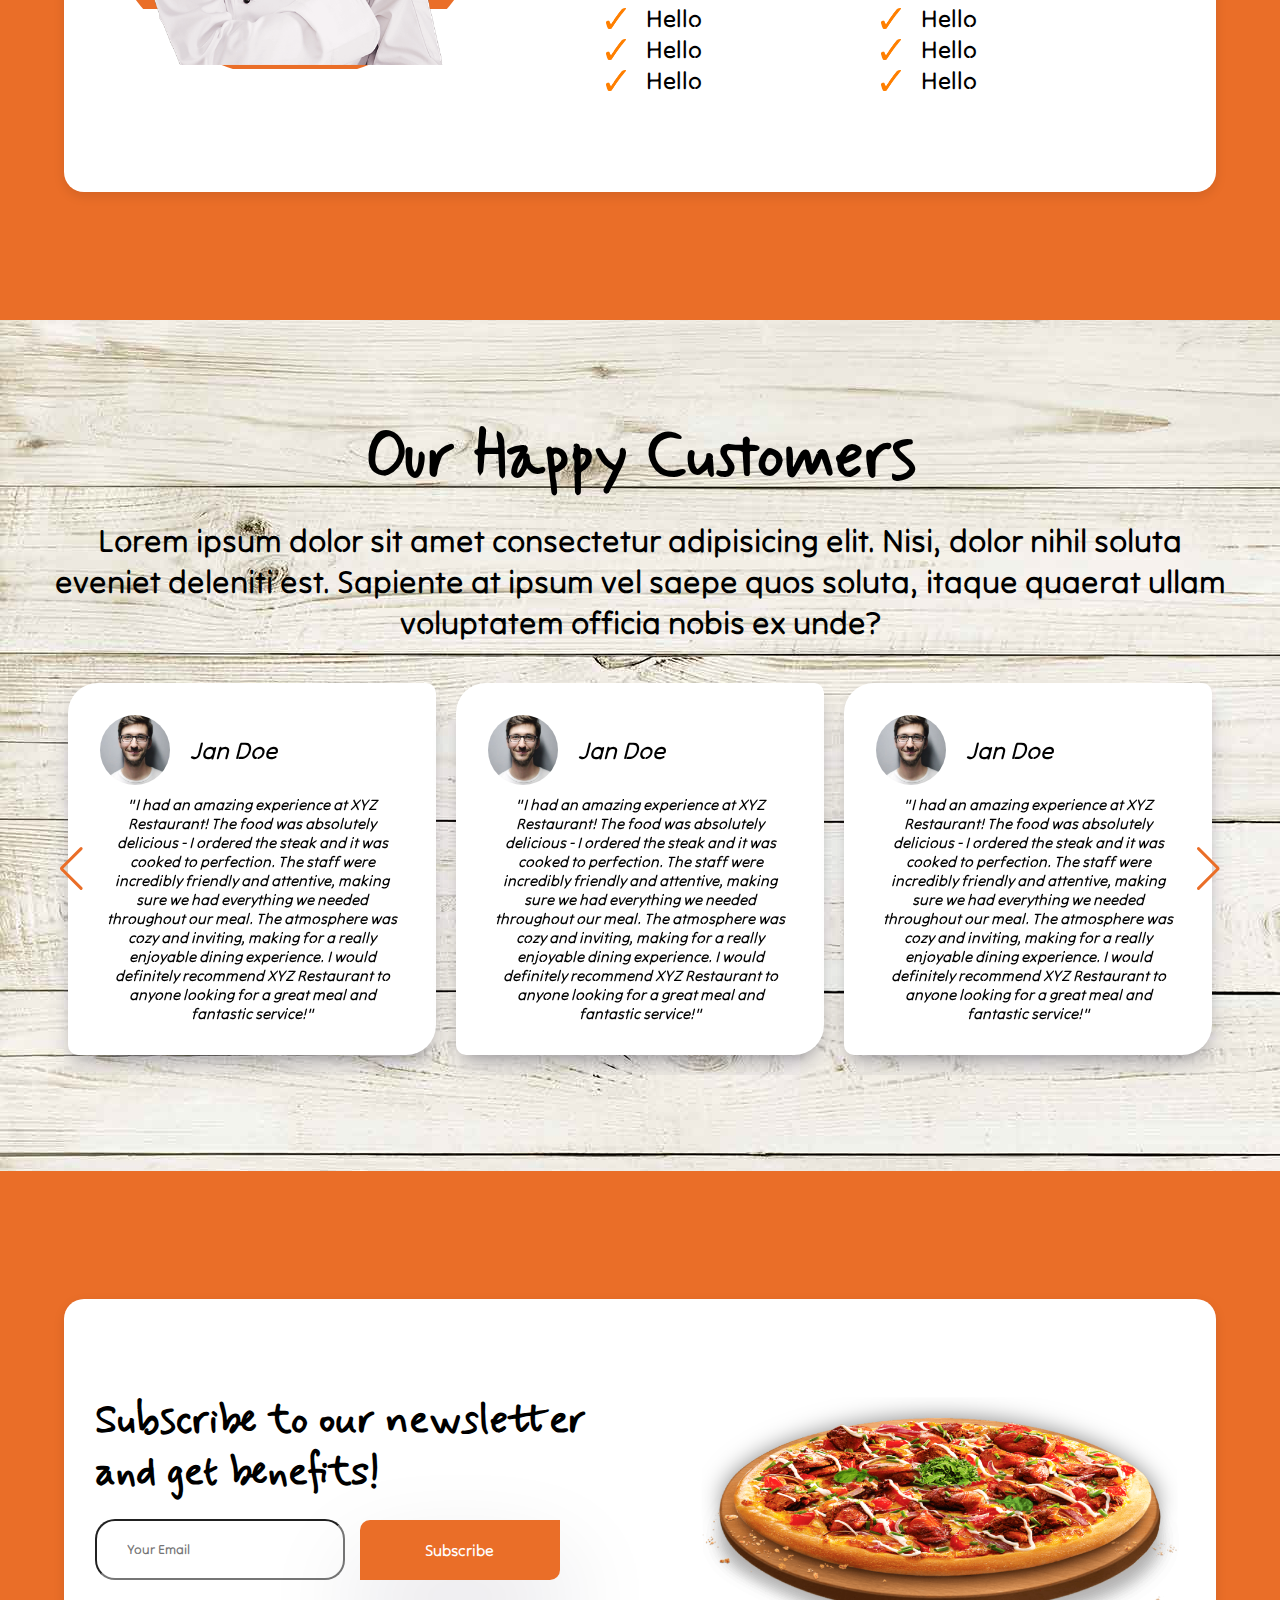
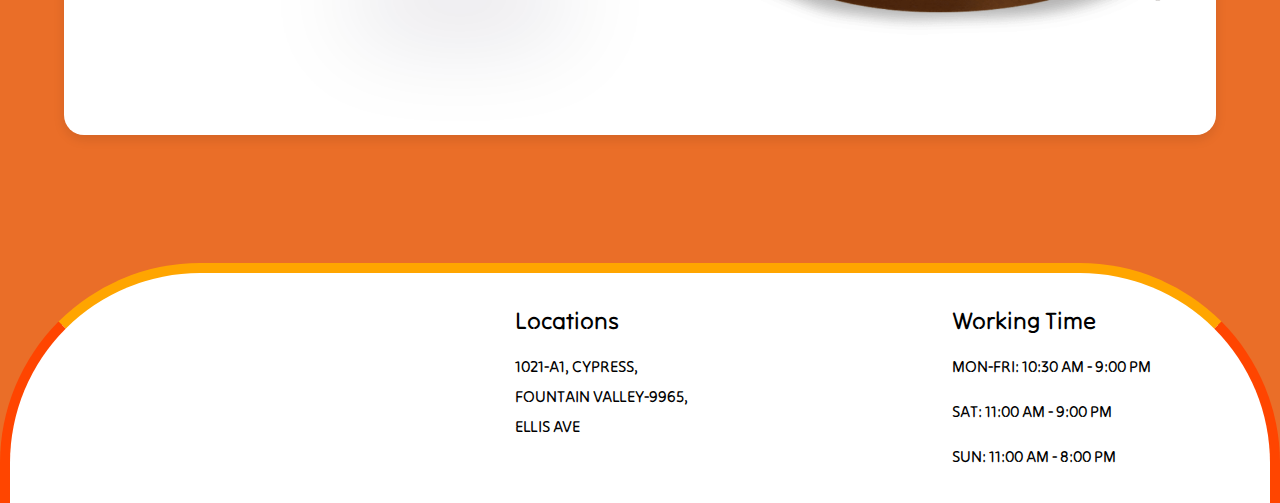
==== commit 97b5812a: "Login Page Done" ====
--- a/Home.html
+++ b/Home.html
@@ -25,7 +25,7 @@
       <div id="navbar_logo_wrapper">
         <div id="navbar_logo">
           <img
-            src="./images/PikPng.com_food-icon-png_369777.png"
+            src="./images/logo utkarsh sir.png"
             alt="Foody Logo"
           />
         </div>
@@ -36,10 +36,9 @@
       <div id="navbar_content_wrapper">
         <ul>
           <li>Menu</li>
-          <li>Events</li>
           <li>Gallery</li>
           <li>About</li>
-          <li>Contact</li>
+          <li id="contact">Contact</li>
         </ul>
       </div>
       <div id="navbar_login_wrapper">
@@ -490,8 +489,8 @@
             </span>
           </div>
         </div>
-      </section>
-      <footer>
+    </section>
+    <footer>
         <div id="footer_first_div">
             <div id="footer_logo_wrapper">
                 <div id="footer_logo">
@@ -523,7 +522,7 @@
                 <p><strong>SUN:</strong> 11:00 AM - 8:00 PM</p>
              </div>
         </div>
-      </footer>
+    </footer>
 
     <script
       src="https://code.jquery.com/jquery-3.6.4.slim.min.js"
@@ -533,6 +532,11 @@
 
     <script>
       console.log("HELLO");
+      let element = document.querySelector(".first_common_section");
+ let contactNav = document.querySelector("#contact")
+ contactNav.onclick = function(){
+  element.scrollIntoView({behavior: "smooth"});
+ }
 
       const swiper = new Swiper(".swiper", {
         // Optional parameters
--- a/css/Home.css
+++ b/css/Home.css
@@ -21,7 +21,6 @@
    
   body::-webkit-scrollbar-track {
     box-shadow: inset 0 0 6px rgba(0, 0, 0, 0.188);
-
   }
    
   body::-webkit-scrollbar-thumb {
@@ -68,7 +67,7 @@
     justify-content: center;
     width: 100%;
     padding: 0rem 4rem;
-    margin: 4rem 0rem;
+    margin: 8rem 0rem;
   }
 
   .second_common_section{
@@ -161,7 +160,7 @@
     color: #ffffff;
     background: #ea6e28;
     font-size: 1.5rem;
-    font-weight: 600;
+    font-weight: 500;
   }
 
   #navbar_login_wrapper button:hover {
